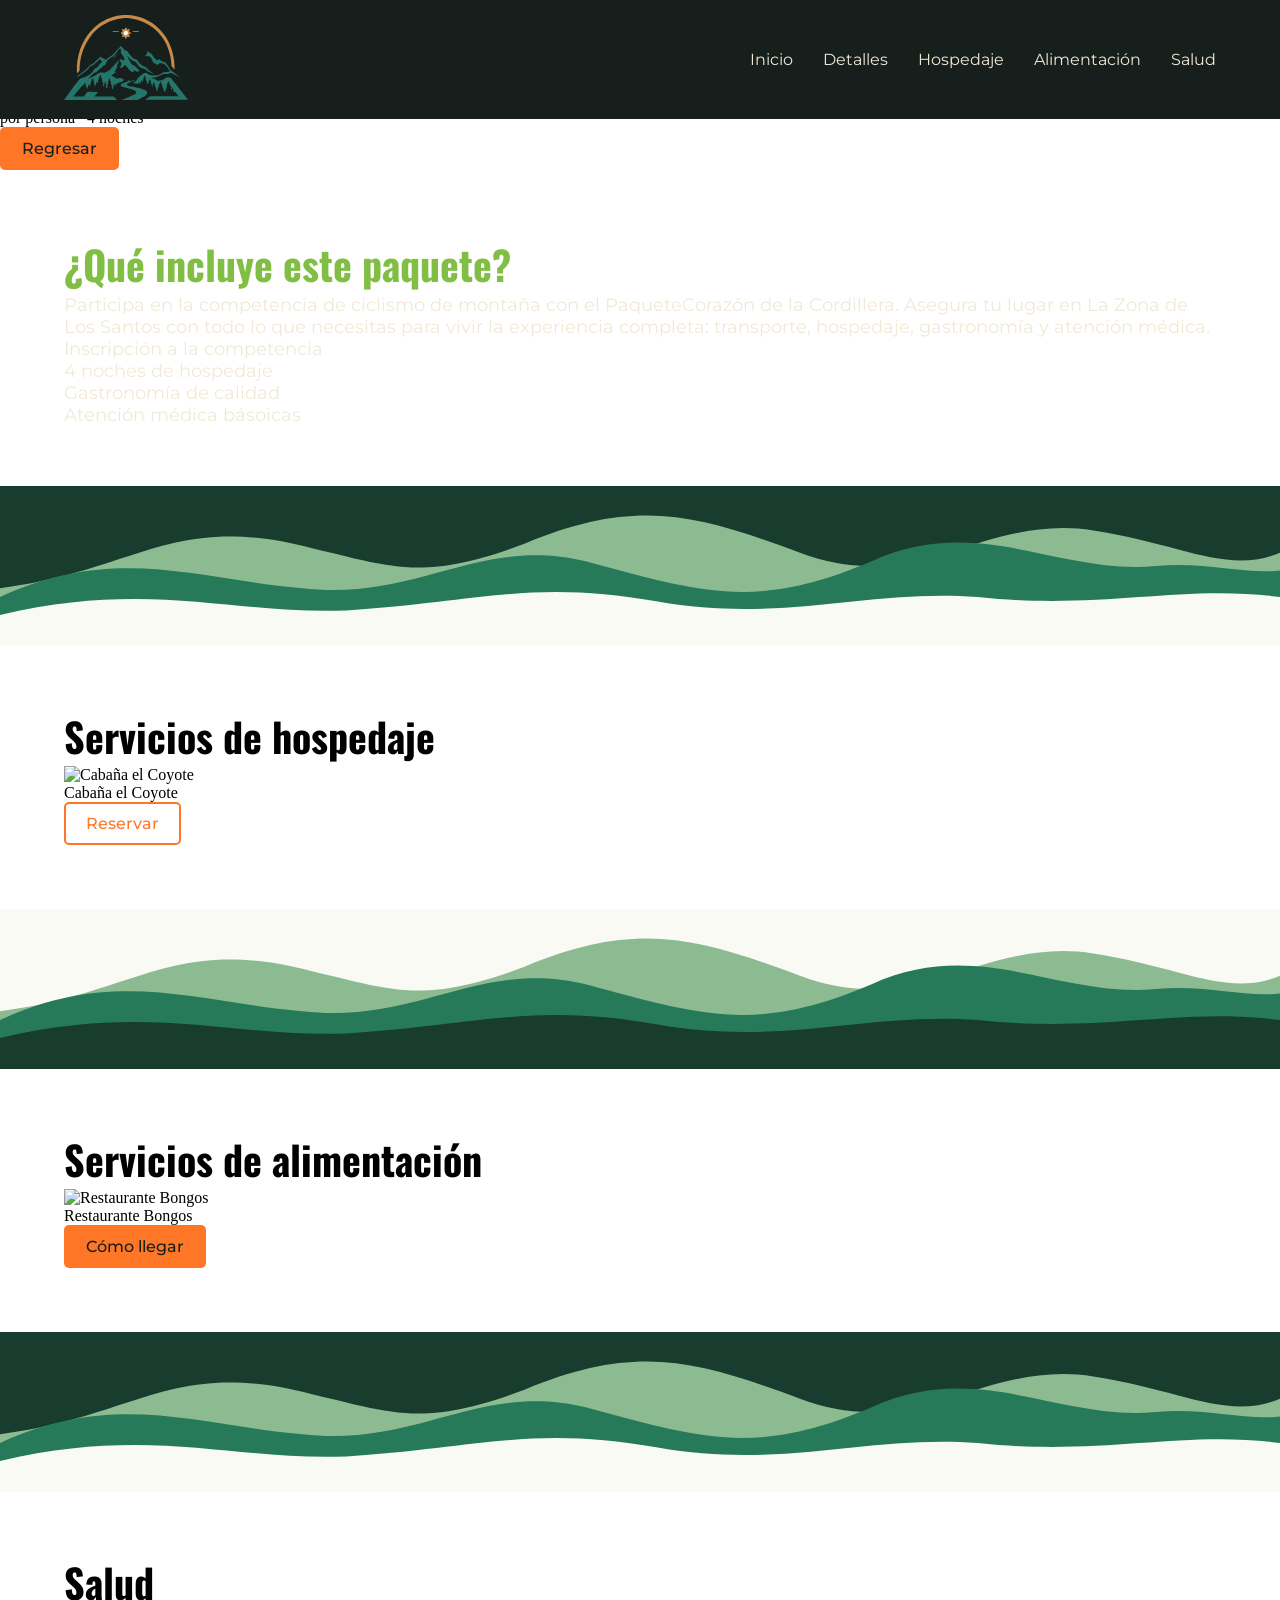
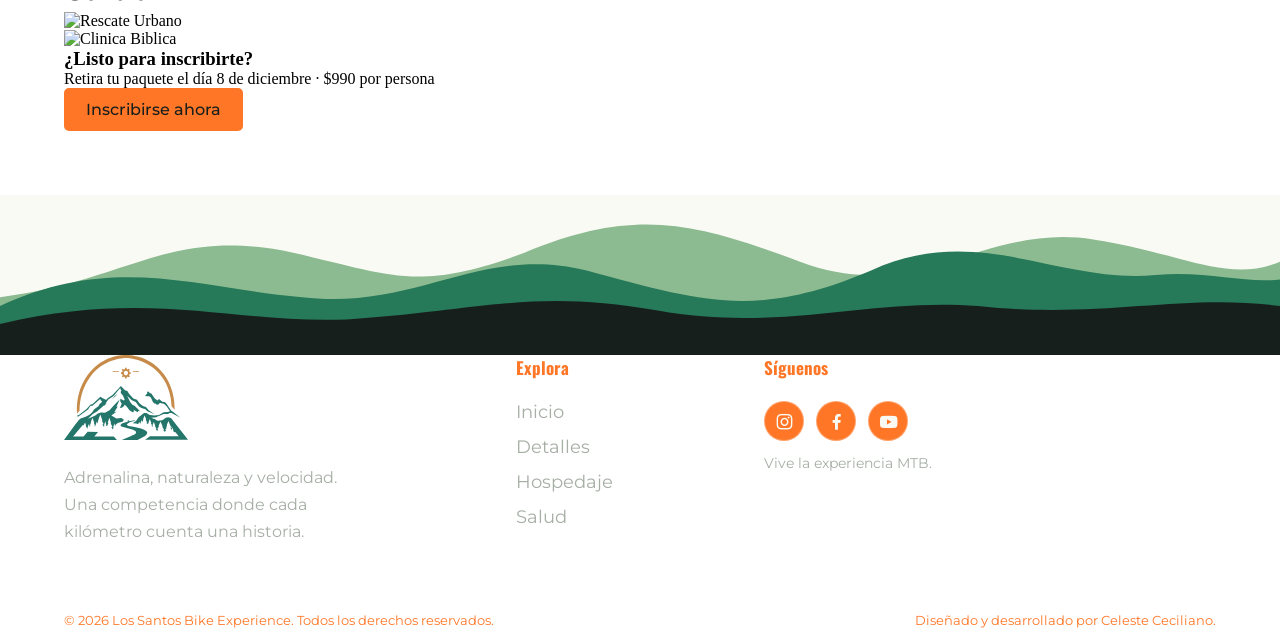
==== almalossantos.html @ 84aa8c46 "Add files via upload" ====
<!DOCTYPE html>
<html lang="es">

<head>
    <meta charset="UTF-8">
    <meta name="viewport" content="width=device-width, initial-scale=1.0">
    <title>Paquete Pulso de Montaña</title>
    <link rel="stylesheet" href="css/style.css">
    <link rel="shortcut icon" href="img/logo.svg" type="image/x-icon">
    <link href="https://unpkg.com/boxicons@2.1.4/css/boxicons.min.css" rel="stylesheet">
    <link rel="shortcut icon" href="img/logo.png" type="image/x-icon">
</head>

<body>
    <header class="headerPaquetes" id="alma">
        <article class="nav">
            <article class="containerNav">
                <article class="logo">
                    <img class="logoImagen" src="img/logo.svg" alt="Imagen del logo">
                </article>
                <nav>
                    <ul class="opcionNavega">
                        <li class="navItem"><a href="#">Inicio</a></li>
                        <li class="navItem"><a href="#detalles">Detalles</a></li>
                        <li class="navItem"><a href="#hospedaje">Hospedaje</a></li>
                        <li class="navItem"><a href="#alimetacion">Alimentación</a></li>
                        <li class="navItem"><a href="#salud">Salud</a></li>
                        <div class="closeIcon">
                            <i class='bx bx-x'></i>
                        </div>
                    </ul>
                </nav>
                <article class="navBar">
                    <i class='bx bx-menu'></i>
                </article>
            </article>
        </article>
        <article class="infromacionPaquetes">
            <div class="etiquetaH1">
                <span class="etiqueta">Paquete Básico</span>
                <h1><span></span>Alma de Los Santos</h1>
            </div>
            <div class="precioxpeer">
                <div class="numeroPrecio">$990 </div>
                <div class="cantidadNP"> por persona · 4 noches</div>
            </div>
            <a href="index.html" class="btn btn2">Regresar</a>
        </article>
    </header>
    <main>
        <section class="paqueteDescripcion" id="detalles">
            <article class="container">
                <div class="paqTexto">
                    <h2 class="h2Claro">¿Qué incluye este paquete?</h2>
                    <p class="pClaro">Participa en la competencia de ciclismo de montaña con el PaqueteCorazón de la
                        Cordillera. Asegura tu lugar en La Zona de Los Santos con todo lo que necesitas para vivir la
                        experiencia completa: transporte, hospedaje, gastronomía y atención médica.</p>
                </div>
                <div class="queTiene" id="detalles">
                    <div class="cardDetalle">
                        <span class="puntoPaq"></span>
                        <span class="pClaro">Inscripción a la competencia</span>
                    </div>
                    <div class="cardDetalle">
                        <span class="puntoPaq"></span>
                        <span class="pClaro">4 noches de hospedaje</span>
                    </div>
                    <div class="cardDetalle">
                        <span class="puntoPaq"></span>
                        <span class="pClaro">Gastronomía de calidad</span>
                    </div>
                    <div class="cardDetalle">
                        <span class="puntoPaq"></span>
                        <span class="pClaro">Atención médica básoicas</span>
                    </div>
                </div>
            </article>
        </section>
        <div class="divisor-montanas colorOscuro">
            <svg viewBox="0 0 1440 180" preserveAspectRatio="none" xmlns="http://www.w3.org/2000/svg">

                <!-- Montañas del fondo -->
                <path d="M0 115
        C150 95 190 35 330 65
        C440 90 470 110 590 65
        C720 10 790 35 900 75
        C1030 125 1110 30 1230 50
        C1330 65 1380 100 1440 75
        L1440 180 L0 180 Z" fill="#8DBB91" />

                <!-- Montañas intermedias -->
                <path d="M0 125
        C130 65 220 105 340 115
        C470 130 540 55 660 85
        C790 120 850 140 980 85
        C1100 30 1190 100 1300 90
        C1360 85 1400 100 1440 95
        L1440 180 L0 180 Z" fill="#267A59" />

                <!-- Montaña frontal -->
                <path d="M0 145
        C170 105 260 145 390 140
        C540 130 600 105 740 130
        C880 155 980 115 1100 125
        C1240 140 1330 110 1440 125
        L1440 180 L0 180 Z" fill="#FAFAF5" />

            </svg>
        </div>
        <section class="hospedaje" id="hospedaje">
            <article class="container">
                <article class="titulosServicios">
                    <h2>Servicios de hospedaje</h2>
                </article>
                <article class="gridServicios">

                    <article class="cardservicio">
                        <div class="imagenCardServi">
                            <img class="" src="img/coyote.jpg" alt="Cabaña el Coyote">
                        </div>
                        <div class="footerServiciosCard">
                            <p class="NombreServicios">Cabaña el Coyote</p>
                            <a class="btn btn1" href="https://www.facebook.com/cabanaselcoyote/?locale=es_LA"
                                target="_blank">Reservar</a>
                        </div>
                    </article>
                </article>

            </article>
        </section>
        <div class="divisor-montanas">
            <svg viewBox="0 0 1440 180" preserveAspectRatio="none" xmlns="http://www.w3.org/2000/svg">

                <!-- Montañas del fondo -->
                <path d="M0 115
        C150 95 190 35 330 65
        C440 90 470 110 590 65
        C720 10 790 35 900 75
        C1030 125 1110 30 1230 50
        C1330 65 1380 100 1440 75
        L1440 180 L0 180 Z" fill="#8DBB91" />

                <!-- Montañas intermedias -->
                <path d="M0 125
        C130 65 220 105 340 115
        C470 130 540 55 660 85
        C790 120 850 140 980 85
        C1100 30 1190 100 1300 90
        C1360 85 1400 100 1440 95
        L1440 180 L0 180 Z" fill="#267A59" />

                <!-- Montaña frontal -->
                <path d="M0 145
        C170 105 260 145 390 140
        C540 130 600 105 740 130
        C880 155 980 115 1100 125
        C1240 140 1330 110 1440 125
        L1440 180 L0 180 Z" fill="#183C2E" />

            </svg>
        </div>
        <section class="alimentacion" id="alimetacion">
            <article class="container">
                <div class="titulosServicios">
                    <h2>Servicios de alimentación</h2>
                </div>
                <div class="gridServicios">

                    <div class="cardservicio ">
                        <div class="imagenCardServi">
                            <img class="" src="img/bongos.jpg" alt="Restaurante Bongos">
                        </div>
                        <div class="footerServiciosCard colorOscuroCardServico">
                            <p class="NombreServicios">Restaurante Bongos</p>
                            <a class="btn btn2" href="https://bongoscr.com/bongos/index.aspx" target="_blank">Cómo
                                llegar</a>
                        </div>
                    </div>
                </div>

            </article>
        </section>
        <div class="divisor-montanas colorOscuro">
            <svg viewBox="0 0 1440 180" preserveAspectRatio="none" xmlns="http://www.w3.org/2000/svg">

                <!-- Montañas del fondo -->
                <path d="M0 115
        C150 95 190 35 330 65
        C440 90 470 110 590 65
        C720 10 790 35 900 75
        C1030 125 1110 30 1230 50
        C1330 65 1380 100 1440 75
        L1440 180 L0 180 Z" fill="#8DBB91" />

                <!-- Montañas intermedias -->
                <path d="M0 125
        C130 65 220 105 340 115
        C470 130 540 55 660 85
        C790 120 850 140 980 85
        C1100 30 1190 100 1300 90
        C1360 85 1400 100 1440 95
        L1440 180 L0 180 Z" fill="#267A59" />

                <!-- Montaña frontal -->
                <path d="M0 145
        C170 105 260 145 390 140
        C540 130 600 105 740 130
        C880 155 980 115 1100 125
        C1240 140 1330 110 1440 125
        L1440 180 L0 180 Z" fill="#FAFAF5" />

            </svg>
        </div>
        <section class="salud2" id="salud">
            <article class="container">
                <div class="titulosServicios">
                    <h2>Salud</h2>
                </div>
                <div class="gridLogos">
                    <div class="cardLogoS">
                        <img src="img/rescate.jpg" alt="Rescate Urbano">
                    </div>
                    <div class="cardLogoS">
                        <img src="img/biblica.jpg" alt="Clinica Biblica">
                    </div>
                </div>
                <div class="divParaInscri">
                    <div class="TextoInscribirseP">
                        <h3>¿Listo para inscribirte?</h3>
                        <p>Retira tu paquete el día 8 de diciembre · $990 por persona</p>
                    </div>
                    <a class="btn btn2" href="Inscripcion.html">Inscribirse ahora</a>
                </div>
            </article>
        </section>
    </main>
    <div class="divisor-montanas">
        <svg viewBox="0 0 1440 180" preserveAspectRatio="none" xmlns="http://www.w3.org/2000/svg">

            <!-- Montañas del fondo -->
            <path d="M0 115
        C150 95 190 35 330 65
        C440 90 470 110 590 65
        C720 10 790 35 900 75
        C1030 125 1110 30 1230 50
        C1330 65 1380 100 1440 75
        L1440 180 L0 180 Z" fill="#8DBB91" />

            <!-- Montañas intermedias -->
            <path d="M0 125
        C130 65 220 105 340 115
        C470 130 540 55 660 85
        C790 120 850 140 980 85
        C1100 30 1190 100 1300 90
        C1360 85 1400 100 1440 95
        L1440 180 L0 180 Z" fill="#267A59" />

            <!-- Montaña frontal -->
            <path d="M0 145
        C170 105 260 145 390 140
        C540 130 600 105 740 130
        C880 155 980 115 1100 125
        C1240 140 1330 110 1440 125
        L1440 180 L0 180 Z" fill="#171F1D" />

        </svg>
    </div>
    <footer class="footerN">
        <div class="container">

            <div class="footerTop">

                <div class="footerMarca">
                    <img src="img/logo.svg" alt="Logo de la compétencia">
                    <p>
                        Adrenalina, naturaleza y velocidad.
                        Una competencia donde cada kilómetro
                        cuenta una historia.
                    </p>
                </div>

                <div class="footerLinks">
                    <h3>Explora</h3>
                    <a href="#pulso">Inicio</a>
                    <a href="#detalles">Detalles</a>
                    <a href="#hospedaje">Hospedaje</a>
                    <a href="#salud">Salud</a>
                </div>
                <div class="footerRedes">
                    <h3>Síguenos</h3>
                    <div class="redes">
                        <a href="#"><i class='bx bxl-instagram'></i></a>
                        <a href="#"><i class='bx bxl-facebook'></i></a>
                        <a href="#"><i class='bx bxl-youtube'></i></a>
                    </div>
                    <p>Vive la experiencia MTB.</p>
                </div>

            </div>

            <div class="footerBottom">
                <p>© 2026 Los Santos Bike Experience. Todos los derechos reservados.</p>
                <p>Diseñado y desarrollado por Celeste Ceciliano.</p>
            </div>

        </div>
    </footer>

</body>

</html>
---- css/style.css ----
@import url('https://fonts.googleapis.com/css2?family=Bebas+Neue&family=Montserrat:ital,wght@0,100..900;1,100..900&family=Oswald:wght@200..700&display=swap');

/*
&&&&&&&&&&&&&&&&&&&&&&&&&&&&&&&&&&&&&&&&&&&&&&&&&&&&&&&&&&&&&&&&&&&&&&&&&&&&&&&&&&&&&&
&&&&&&&&&&&&&&&&&&&&&&&&&&&&&&&&&&&&&&&&&&&&&&&&&&&&&&&&&&&&&&&&&&&&&&&&&&&&&&&&&&&&&&
&GENRAL
&&&&&&&&&&&&&&&&&&&&&&&&&&&&&&&&&&&&&&&&&&&&&&&&&&&&&&&&&&&&&&&&&&&&&&&&&&&&&&&&&&&&&&
&&&&&&&&&&&&&&&&&&&&&&&&&&&&&&&&&&&&&&&&&&&&&&&&&&&&&&&&&&&&&&&&&&&&&&&&&&&&&&&&&&&&&
*/
* {
    padding: 0;
    margin: 0;
    box-sizing: border-box;
    text-decoration: none;
    list-style: none;
    transition: ease-in-out 0.3s;
    scroll-behavior: smooth;
}
:root {
    /* COLORES PRINCIPALES */
    --verde1: #225340;
    --verde2: #81be44;
    --naranja: #FF7626;
    --naranja-hover: #D95718;
    --crema: #F1E9D8;

    /* COLORES NEUTROS */
    --azul: #171F1D;
    --blanco: #FAFAF5;
    --gris: #A6AEA5;

    /* FONDOS */
    --fondo-claro: #FAFAF5;
    --fondo-oscuro: #183C2E;

    --beba: "Bebas Neue", sans-serif;
    --oswald: "Oswald", sans-serif;
    --monse: "Montserrat", sans-serif;
}
.container {
    width: 90%;
    margin: 0 auto;
}
section {
    padding: 60px 0;
}
/*
&&&&&&&&&&&&&&&&&&&&&&&&&&&&&&&&&&&&&&&&&&&&&&&&&&&&&&&&&&&&&&&&&&&&&&&&&&&&&&&&&&&&&&
&&&&&&&&&&&&&&&&&&&&&&&&&&&&&&&&&&&&&&&&&&&&&&&&&&&&&&&&&&&&&&&&&&&&&&&&&&&&&&&&&&&&&&
&FUENTES 
&&&&&&&&&&&&&&&&&&&&&&&&&&&&&&&&&&&&&&&&&&&&&&&&&&&&&&&&&&&&&&&&&&&&&&&&&&&&&&&&&&&&&&
&&&&&&&&&&&&&&&&&&&&&&&&&&&&&&&&&&&&&&&&&&&&&&&&&&&&&&&&&&&&&&&&&&&&&&&&&&&&&&&&&&&&&
*/
h2 {
    font-family: var(--oswald);
    font-size: 40px;
}
h1 {
    font-size: 60px;
    font-family: var(--beba);
    text-align: center;
    color: var(--crema);
}
h1 span {
    color: var(--naranja);
}
/*!NAV*/
.navItem a {
    font-family: var(--monse);
    color: var(--crema);
    font-size: 16px;
}
.navItem a:hover {
    color: var(--naranja);
    font-weight: bold;
}
/*!BANNER*/
.pBanner {
    font-family: var(--monse);
    font-size: 18px;
    color: var(--crema);
    text-align: center;
    font-weight: 400;
}
/*!NOSOTROS*/
.h2Oscuro {
    color: var(--verde1);
}
.pOscuro {
    font-family: var(--monse);
    font-size: 18px;
    color: var(--azul);
}
/*!COMPETENCIA*/
.h2Claro {
    color: var(--verde2
    );
}
.pClaro {
    font-family: var(--monse);
    font-size: 18px;
    color: var(--crema);
}
/*!ETAPAS*/
.descripcionEtapa {
    font-family: var(--monse);
    font-size: 18px;
    color: var(--crema);
}
.tiryuloCardE {
    font-family: var(--oswald);
    font-size: 25px;
    color: var(--naranja);
    font-weight: bold;
}
/*!PAQUETES*/
.nivelPClaro{
    color: #068302;
    font-weight: bold;
    font-size: 14px;
    font-family: var(--monse);
}
.nivelPMedio {
    color: #11700e;
    font-weight: bold;
    font-size: 14px;
    font-family: var(--monse);
}
.nivelPOscuro {
    color: #0d5e0a;
    font-family: var(--monse);
    font-weight: bold;
    font-size: 14px;
}
.nombreP {
    font-size: 30px;
    font-weight: 500;
    margin-bottom: 6px;
    font-family: var(--oswald);
    color: var(--verde1);
}
.precioDestacado{
    font-size: 28px;
    font-weight: bold;
    color: var(--naranja);
    margin-bottom: 16px;
    line-height: 1;
    font-family: var(--monse);
}
.precioDestacado span {
    font-size: 13px;
    color: var(--verde1);
    font-family: var(--monse);
    font-weight: 500;
}
.detalles{
    display: flex;
    align-items: center;
    gap: 10px;
    font-size: 14px;
    color: var(--azul);
    font-family: var(--monse);
}
.punto {
    width: 5px;
    height: 5px;
    border-radius: 50%;
    background-color: var(--naranja);
    flex-shrink: 0;
    font-size: 16px;
}
.fecha {
    font-size: 1
    2px;
    color: var(--naranja);
    text-transform: uppercase;
    letter-spacing: 1px;
    margin-bottom: 16px;
    font-family: var(--monse);
    font-weight: bold;
}
/*!UNIFORME*/
.pDestacada {
    font-family: var(--monse);
    font-size: 16px;
    font-weight: 600;
    color: var(--naranja);
}
/*!FOOTER*/
.footerMarca p {
    max-width: 300px;
    line-height: 1.7;
    color: var(--gris);
    font-family: var(--monse);
    font-size: 16px;
    padding-top: 20px;
}
.footerLinks h3,
.footerRedes h3 {
    font-size: 17px;
    margin-bottom: 8px;
    color: var(--naranja);
    font-family: var(--oswald);
}
.footerLinks a {
    color: var(--gris);
    font-family: var(--monse);
    font-size: 18px;
    transition: .3s;
}
.footerLinks a:hover {
    color: var(--naranja);
    font-weight: bold;
    transform: translateX(5px);
}
.footerRedes p {
    color: var(--gris);
    font-family: var(--monse);
    font-size: 14px;
}
.footerBottom {
    border-top: 1px solid #ffffff30;
    padding-top: 20px;
    display: flex;
    justify-content: space-between;
    gap: 15px;
    color: var(--naranja);
    font-family: var(--monse);
    font-size: 13px;
}
/*
&&&&&&&&&&&&&&&&&&&&&&&&&&&&&&&&&&&&&&&&&&&&&&&&&&&&&&&&&&&&&&&&&&&&&&&&&&&&&&&&&&&&&&
&&&&&&&&&&&&&&&&&&&&&&&&&&&&&&&&&&&&&&&&&&&&&&&&&&&&&&&&&&&&&&&&&&&&&&&&&&&&&&&&&&&&&&
&ETIQUETAS
&&&&&&&&&&&&&&&&&&&&&&&&&&&&&&&&&&&&&&&&&&&&&&&&&&&&&&&&&&&&&&&&&&&&&&&&&&&&&&&&&&&&&&
&&&&&&&&&&&&&&&&&&&&&&&&&&&&&&&&&&&&&&&&&&&&&&&&&&&&&&&&&&&&&&&&&&&&&&&&&&&&&&&&&&&&&
*/
.etiqueta {
    background-color: var(--naranja);
    padding: 15px;
    border-radius: 50px;
    font-family: var(--monse);
    font-size: 16px;
    font-weight: 600;
    margin: 0 auto;
    width: auto;
    color: var(--azul);
}
.etiquetaO {
    background-color: var(--naranja);
    padding: 15px 10px;
    border-radius: 50px;
    font-family: var(--monse);
    font-size: 16px;
    color: var(--crema);
    font-weight: 600;
    display: flex;
    justify-content: center;
    text-align: center;
}
/*
&&&&&&&&&&&&&&&&&&&&&&&&&&&&&&&&&&&&&&&&&&&&&&&&&&&&&&&&&&&&&&&&&&&&&&&&&&&&&&&&&&&&&&
&&&&&&&&&&&&&&&&&&&&&&&&&&&&&&&&&&&&&&&&&&&&&&&&&&&&&&&&&&&&&&&&&&&&&&&&&&&&&&&&&&&&&&
&BTN
&&&&&&&&&&&&&&&&&&&&&&&&&&&&&&&&&&&&&&&&&&&&&&&&&&&&&&&&&&&&&&&&&&&&&&&&&&&&&&&&&&&&&&
&&&&&&&&&&&&&&&&&&&&&&&&&&&&&&&&&&&&&&&&&&&&&&&&&&&&&&&&&&&&&&&&&&&&&&&&&&&&&&&&&&&&&
*/
.btn {
    font-family: var(--monse);
    font-size: 16px;
    font-weight: 500;
    border-radius: 5px;
}
.btn1 {
    position: relative;
    display: inline-block;
    overflow: hidden;
    isolation: isolate;
    color: var(--naranja);
    border: 2px solid var(--naranja);
    padding: 10px 20px;
    transition: color 0.4s ease;
}
.btn1::before {
    content: "";
    position: absolute;
    inset: 0;
    background: var(--naranja);
    transform: scaleX(0);
    transform-origin: left;
    transition: transform 0.45s ease;
    z-index: -1;
}
.btn1:hover::before {
    transform: scaleX(1);
}
.btn1:hover {
    color: var(--azul);
}
.btn2 {
    position: relative;
    display: inline-block;
    overflow: hidden;
    isolation: isolate;
    padding: 10px 20px;
    background-color: var(--naranja);
    color: var(--azul);
    border: 2px solid var(--naranja);
    transition: color 0.4s ease;
}
.btn2::before {
    content: "";
    position: absolute;
    inset: 0;
    background-color: var(--azul);
    transform: scaleX(0);
    transition: transform 0.4s ease;
    z-index: -1;
}
.btn2:hover::before {
    transform: scaleX(1);
}
.btn2:hover {
    color: var(--naranja);
    border-color: var(--azul);
}
/*
&&&&&&&&&&&&&&&&&&&&&&&&&&&&&&&&&&&&&&&&&&&&&&&&&&&&&&&&&&&&&&&&&&&&&&&&&&&&&&&&&&&&&&
&&&&&&&&&&&&&&&&&&&&&&&&&&&&&&&&&&&&&&&&&&&&&&&&&&&&&&&&&&&&&&&&&&&&&&&&&&&&&&&&&&&&&&
&ICONOS
&&&&&&&&&&&&&&&&&&&&&&&&&&&&&&&&&&&&&&&&&&&&&&&&&&&&&&&&&&&&&&&&&&&&&&&&&&&&&&&&&&&&&&
&&&&&&&&&&&&&&&&&&&&&&&&&&&&&&&&&&&&&&&&&&&&&&&&&&&&&&&&&&&&&&&&&&&&&&&&&&&&&&&&&&&&&
*/
/*!NOSOTROS*/
.flecha {
    position: absolute;
    bottom: 10px;
    z-index: 2;
    width: 35px;
    height: 35px;
    border: none;
    border-radius: 50%;
    display: flex;
    align-items: center;
    justify-content: center;
    cursor: pointer;
    background-color: var(--naranja);
    color: var(--azul);
    padding: 5px;
}
.flecha i {
    font-size: 20px;
    color: var(--azul);
}
/*!FOOTER*/
.redes a {
    width: 40px;
    height: 40px;
    display: flex;
    align-items: center;
    justify-content: center;
    border: 1px solid #ffffff50;
    border-radius: 50%;
    color: var(--blanco);
    background-color: var(--naranja);
    font-size: 21px;
    transition: .3s;
}
.redes a:hover {
    background-color: var(--naranja-hover);
    color: var(--azul);
    border-color: var(--naranja);
    transform: translateY(-5px);
}
/*
&&&&&&&&&&&&&&&&&&&&&&&&&&&&&&&&&&&&&&&&&&&&&&&&&&&&&&&&&&&&&&&&&&&&&&&&&&&&&&&&&&&&&&
&&&&&&&&&&&&&&&&&&&&&&&&&&&&&&&&&&&&&&&&&&&&&&&&&&&&&&&&&&&&&&&&&&&&&&&&&&&&&&&&&&&&&&
&DIVISOR
&&&&&&&&&&&&&&&&&&&&&&&&&&&&&&&&&&&&&&&&&&&&&&&&&&&&&&&&&&&&&&&&&&&&&&&&&&&&&&&&&&&&&&
&&&&&&&&&&&&&&&&&&&&&&&&&&&&&&&&&&&&&&&&&&&&&&&&&&&&&&&&&&&&&&&&&&&&&&&&&&&&&&&&&&&&&
*/
.divisor-montanas {
    width: 100%;
    height: 160px;
    overflow: hidden;
    line-height: 0;
    background-color: var(--fondo-claro);
}
.divisor-montanas svg {
    width: 100%;
    height: 100%;
    display: block;
}
.colorOscuro{
    background-color: var(--fondo-oscuro);
}
/*
&&&&&&&&&&&&&&&&&&&&&&&&&&&&&&&&&&&&&&&&&&&&&&&&&&&&&&&&&&&&&&&&&&&&&&&&&&&&&&&&&&&&&&
&&&&&&&&&&&&&&&&&&&&&&&&&&&&&&&&&&&&&&&&&&&&&&&&&&&&&&&&&&&&&&&&&&&&&&&&&&&&&&&&&&&&&&
&NAVEGACION
&&&&&&&&&&&&&&&&&&&&&&&&&&&&&&&&&&&&&&&&&&&&&&&&&&&&&&&&&&&&&&&&&&&&&&&&&&&&&&&&&&&&&&
&&&&&&&&&&&&&&&&&&&&&&&&&&&&&&&&&&&&&&&&&&&&&&&&&&&&&&&&&&&&&&&&&&&&&&&&&&&&&&&&&&&&&
*/
.nav {
    background-color: var(--azul);
    padding: 15px 0;
    position: fixed;
    top: 0;
    left: 0;
    width: 100%;
    z-index: 100000;
}
.containerNav {
    display: flex;
    width: 90%;
    margin: 0 auto;
    justify-content: space-between;
    align-items: center;
}
.opcionNavega {
    display: flex;
    gap: 30px;
}
.closeIcon {
    display: none;
}
.closeIcon i {
    font-size: 30px;
    background-color: var(--naranja);
    color: var(--azul);
    border-radius: 100%;
}
.navBar {
    display: none;
}
.navBar i {
    font-size: 30px;
    color: var(--naranja);
}
/*
&&&&&&&&&&&&&&&&&&&&&&&&&&&&&&&&&&&&&&&&&&&&&&&&&&&&&&&&&&&&&&&&&&&&&&&&&&&&&&&&&&&&&&
&&&&&&&&&&&&&&&&&&&&&&&&&&&&&&&&&&&&&&&&&&&&&&&&&&&&&&&&&&&&&&&&&&&&&&&&&&&&&&&&&&&&&&
&HEADER
&&&&&&&&&&&&&&&&&&&&&&&&&&&&&&&&&&&&&&&&&&&&&&&&&&&&&&&&&&&&&&&&&&&&&&&&&&&&&&&&&&&&&&
&&&&&&&&&&&&&&&&&&&&&&&&&&&&&&&&&&&&&&&&&&&&&&&&&&&&&&&&&&&&&&&&&&&&&&&&&&&&&&&&&&&&&
*/
.indexH {
    background: url(../img/HERO\ SECTION\ PNG.png) center center no-repeat;
    background-size: cover;
    width: 100%;
    min-height: 100vh;
}
.containerHeaderI {
    width: 90%;
    margin: 0 auto;
    min-height: 100vh;
    display: flex;
    justify-content: end;
    align-items: center;
}
.textos {
    width: 50%;
    display: flex;
    flex-direction: column;
    gap: 25px;
}
.btnHeader {
    margin: 0 auto;
    display: flex;
    gap: 30px;
}
/*
&&&&&&&&&&&&&&&&&&&&&&&&&&&&&&&&&&&&&&&&&&&&&&&&&&&&&&&&&&&&&&&&&&&&&&&&&&&&&&&&&&&&&&
&&&&&&&&&&&&&&&&&&&&&&&&&&&&&&&&&&&&&&&&&&&&&&&&&&&&&&&&&&&&&&&&&&&&&&&&&&&&&&&&&&&&&&
&NOSOTROS
&&&&&&&&&&&&&&&&&&&&&&&&&&&&&&&&&&&&&&&&&&&&&&&&&&&&&&&&&&&&&&&&&&&&&&&&&&&&&&&&&&&&&&
&&&&&&&&&&&&&&&&&&&&&&&&&&&&&&&&&&&&&&&&&&&&&&&&&&&&&&&&&&&&&&&&&&&&&&&&&&&&&&&&&&&&&
*/
.nosotros {
    background-color: var(--fondo-claro);
}
.nosotros .etiqueta {
    width: 200px;
    margin: 0;
}
.textoN {
    display: flex;
    flex-direction: column;
    gap: 25px;
    width: 50%;
}
.textoN a {
    width: 150px;
}
.textoImgNosotros {
    display: flex;
    justify-content: space-between;
    flex-wrap: wrap;
    align-items: center;
}
.carrusel {
    width: 40%;
    position: relative;
}
.contenedorCarrusel {
    width: 100%;
    overflow: hidden;
    border-radius: 15px;
}
.imagenesCarrusel {
    display: flex;
    transition: transform 0.5s ease;
}
.imagenesCarrusel img {
    min-width: 100%;
    width: 100%;
    height: 430px;
    object-fit: cover;
}
.anterior {
    left: 15px;
    bottom: 10px;
}
.siguiente {
    right: 15px;
    bottom: 10px;
}
/*
&&&&&&&&&&&&&&&&&&&&&&&&&&&&&&&&&&&&&&&&&&&&&&&&&&&&&&&&&&&&&&&&&&&&&&&&&&&&&&&&&&&&&&
&&&&&&&&&&&&&&&&&&&&&&&&&&&&&&&&&&&&&&&&&&&&&&&&&&&&&&&&&&&&&&&&&&&&&&&&&&&&&&&&&&&&&&
&COMPETENCIA
&&&&&&&&&&&&&&&&&&&&&&&&&&&&&&&&&&&&&&&&&&&&&&&&&&&&&&&&&&&&&&&&&&&&&&&&&&&&&&&&&&&&&&
&&&&&&&&&&&&&&&&&&&&&&&&&&&&&&&&&&&&&&&&&&&&&&&&&&&&&&&&&&&&&&&&&&&&&&&&&&&&&&&&&&&&&
*/
.competencia {
    background-color: var(--fondo-oscuro);
}
.imgTexto {
    display: flex;
    justify-content: space-between;
    align-items: center;
}
.grupoImg {
    display: flex;
    gap: 25px;
}
.grupoImg img {
    filter: grayscale(100);
}
.grupoImg img:hover {
    filter: grayscale(0);
}
.parejaIMG {
    display: flex;
    flex-direction: column;
    justify-content: space-between;
    gap: 25px;
}
.textoCom {
    width: 50%;
    text-align: end;
    display: flex;
    flex-direction: column;
    gap: 25px;
    align-items: end;
}
.textoCom .etiquetaO {
    width: 200px;
}
/*
&&&&&&&&&&&&&&&&&&&&&&&&&&&&&&&&&&&&&&&&&&&&&&&&&&&&&&&&&&&&&&&&&&&&&&&&&&&&&&&&&&&&&&
&&&&&&&&&&&&&&&&&&&&&&&&&&&&&&&&&&&&&&&&&&&&&&&&&&&&&&&&&&&&&&&&&&&&&&&&&&&&&&&&&&&&&&
&Etapas
&&&&&&&&&&&&&&&&&&&&&&&&&&&&&&&&&&&&&&&&&&&&&&&&&&&&&&&&&&&&&&&&&&&&&&&&&&&&&&&&&&&&&&
&&&&&&&&&&&&&&&&&&&&&&&&&&&&&&&&&&&&&&&&&&&&&&&&&&&&&&&&&&&&&&&&&&&&&&&&&&&&&&&&&&&&&
*/
.etapasS {
    background-color: var(--fondo-claro);
    position: relative;
}
.etapas {
    display: flex;
    justify-content: space-evenly;
    flex-wrap: wrap;
    width: 100%;
    padding-top: 40px;
}
.coyote {
    position: absolute;
    bottom: 0;
    right: 0;
}
.quetzal {
    top: 0px;
    left: 0px;
    position: absolute;
}
.textoE {
    width: 50%;
    margin: 0 auto;
    text-align: center;
    display: flex;
    flex-direction: column;
    gap: 25px;
}
.textoE a {
    width: 200px;
    margin: 0 auto;
}
.cardEtapa {
    width: 420px;
    display: flex;
    flex-direction: column;
    overflow: hidden;
    border-radius: 5px;
    cursor: pointer;
}
.cardEtapa:hover {
    transform: translateY(-10px);
    box-shadow: 0 15px 30px rgba(0, 0, 0, 0.22);
}
.footerCardE {
    background-color: var(--verde1);
    text-align: center;
    padding: 20px 15px;
}
/*
&&&&&&&&&&&&&&&&&&&&&&&&&&&&&&&&&&&&&&&&&&&&&&&&&&&&&&&&&&&&&&&&&&&&&&&&&&&&&&&&&&&&&&
&&&&&&&&&&&&&&&&&&&&&&&&&&&&&&&&&&&&&&&&&&&&&&&&&&&&&&&&&&&&&&&&&&&&&&&&&&&&&&&&&&&&&&
&Paquetes
&&&&&&&&&&&&&&&&&&&&&&&&&&&&&&&&&&&&&&&&&&&&&&&&&&&&&&&&&&&&&&&&&&&&&&&&&&&&&&&&&&&&&&
&&&&&&&&&&&&&&&&&&&&&&&&&&&&&&&&&&&&&&&&&&&&&&&&&&&&&&&&&&&&&&&&&&&&&&&&&&&&&&&&&&&&&
*/
.paquetes {
    background-color: var(--fondo-oscuro);
}
.textoP {
    text-align: center;
    display: flex;
    flex-direction: column;
    gap: 25px;
}
.textoP .etiquetaO {
    width: 250px;
    margin: 0 auto;
}
.cardsPaquetes {
    display: flex;
    flex-wrap: wrap;
    justify-content: space-evenly;
    gap: 80px;
    padding-top: 40px;
}
.cardPaquete {
    background: var(--fondo-claro);
    border: 1px solid rgba(11, 160, 24, 0.39);
    backdrop-filter: blur(6px);
    border-radius: 16px;
    overflow: hidden;
    display: flex;
    width: 420px;
    flex-direction: column;
    transition: border-color 0.3s, transform 0.3s, box-shadow 0.3s;
    cursor: pointer;
}
.cardPaquete:hover {
    transform: translateY(-6px);
    border-color: rgba(58, 245, 11, 0.4);
    box-shadow: 0 20px 40px rgba(0, 0, 0, 0.4);
}
.cardPaqueteIMG {
    overflow: hidden;
}
.cardPaqueteIMG2 {
    width: 100%;
    height: 280px;
    display: block;
    filter: grayscale(20%);
    transition: filter 0.4s, transform 0.4s;
    object-fit: cover;
}
.cardPaquete:hover .cardPaqueteIMG2 {
    filter: grayscale(0%);
    transform: scale(1.03);
}
.infoCard {
    padding: 22px 20px;
    flex: 1;
    display: flex;
    flex-direction: column;
}
.informacionPaq {
    display: flex;
    flex-direction: column;
    gap: 8px;
    margin-bottom: 20px;
    flex: 1;
}
.infoCard a {
    text-align: center;
}
/*
&&&&&&&&&&&&&&&&&&&&&&&&&&&&&&&&&&&&&&&&&&&&&&&&&&&&&&&&&&&&&&&&&&&&&&&&&&&&&&&&&&&&&&
&&&&&&&&&&&&&&&&&&&&&&&&&&&&&&&&&&&&&&&&&&&&&&&&&&&&&&&&&&&&&&&&&&&&&&&&&&&&&&&&&&&&&&
&UNIFORME
&&&&&&&&&&&&&&&&&&&&&&&&&&&&&&&&&&&&&&&&&&&&&&&&&&&&&&&&&&&&&&&&&&&&&&&&&&&&&&&&&&&&&&
&&&&&&&&&&&&&&&&&&&&&&&&&&&&&&&&&&&&&&&&&&&&&&&&&&&&&&&&&&&&&&&&&&&&&&&&&&&&&&&&&&&&&
*/
.uniformes {
    background-color: var(--fondo-claro);
    position: relative;
}
.textoImgUnifor {
    display: flex;
    justify-content: space-between;
    align-items: center;
}
.textoU {
    width: 50%;
    display: flex;
    flex-direction: column;
    gap: 30px;
    align-items: start;
}
.textoU .etiqueta {
    margin: 0;
}
.imagencamisa {
    width: 40%;
    display: flex;
    flex-direction: column;
    justify-content: center;
    align-items: center;
}
.imagencamisa img {
    width: 100%;
}
.bici {
    position: absolute;
    bottom: 0;
    width: 450px;
    height: auto;
    right: 60%;
}
.colibri {
    position: absolute;
    top: 0;
    left: 0;
    width: 250px;
}
/*
&&&&&&&&&&&&&&&&&&&&&&&&&&&&&&&&&&&&&&&&&&&&&&&&&&&&&&&&&&&&&&&&&&&&&&&&&&&&&&&&&&&&&&
&&&&&&&&&&&&&&&&&&&&&&&&&&&&&&&&&&&&&&&&&&&&&&&&&&&&&&&&&&&&&&&&&&&&&&&&&&&&&&&&&&&&&&
&PREMIOS
&&&&&&&&&&&&&&&&&&&&&&&&&&&&&&&&&&&&&&&&&&&&&&&&&&&&&&&&&&&&&&&&&&&&&&&&&&&&&&&&&&&&&&
&&&&&&&&&&&&&&&&&&&&&&&&&&&&&&&&&&&&&&&&&&&&&&&&&&&&&&&&&&&&&&&&&&&&&&&&&&&&&&&&&&&&&
*/
.premios{
    background-color: var(--fondo-oscuro);
}
.contendorPremiosImg{
    display: flex;
    justify-content: space-between;
    gap: 20px;
    align-items: center;
}
.contendorPremiosImg img{
    border-radius: 7px;
}
.imganen1opremio{
    height: 530px;
}
.parejaImgPremio{
    display: flex;
    flex-direction: column;
    gap: 17px;
}
.textosPremios{
    display: flex;
    flex-direction: column;
    justify-content: center;
    text-align: center;
    padding-bottom: 40px;
    gap: 20px;
}
.textosPremios .etiquetaO{
    width: 180px;
    margin: 0 auto;
}
/*
&&&&&&&&&&&&&&&&&&&&&&&&&&&&&&&&&&&&&&&&&&&&&&&&&&&&&&&&&&&&&&&&&&&&&&&&&&&&&&&&&&&&&&
&&&&&&&&&&&&&&&&&&&&&&&&&&&&&&&&&&&&&&&&&&&&&&&&&&&&&&&&&&&&&&&&&&&&&&&&&&&&&&&&&&&&&&
&FAN ZONE
&&&&&&&&&&&&&&&&&&&&&&&&&&&&&&&&&&&&&&&&&&&&&&&&&&&&&&&&&&&&&&&&&&&&&&&&&&&&&&&&&&&&&&
&&&&&&&&&&&&&&&&&&&&&&&&&&&&&&&&&&&&&&&&&&&&&&&&&&&&&&&&&&&&&&&&&&&&&&&&&&&&&&&&&&&&&
*/
.fanZone{
    background-color: var(--fondo-claro);
}
.imgTextosFZ{
    display: flex;
    justify-content: space-between;
    gap: 40px;
    align-items: center;
}
.imagenesFZ{
    gap: 40px;
    display: flex;
    flex-direction: column;
}
.imagenesFZ img{
    width: 600px;
    height: 300px;
}
.textosFZ{
    text-align: end;
    display: flex;
    flex-direction: column;
    gap: 25px;
    align-items: end;
}
.textosFZ .etiqueta {
    width: 250px;
    text-align: center;
}
.textosFZ a{
    text-align: center;
    width: 233px;
}
.botonesFZ{
    display: flex;
    justify-content: end;
}
.etiquetFZ{
    display: flex;
    justify-content: end;
}
/*
&&&&&&&&&&&&&&&&&&&&&&&&&&&&&&&&&&&&&&&&&&&&&&&&&&&&&&&&&&&&&&&&&&&&&&&&&&&&&&&&&&&&&&
&&&&&&&&&&&&&&&&&&&&&&&&&&&&&&&&&&&&&&&&&&&&&&&&&&&&&&&&&&&&&&&&&&&&&&&&&&&&&&&&&&&&&&
&CONTACTO
&&&&&&&&&&&&&&&&&&&&&&&&&&&&&&&&&&&&&&&&&&&&&&&&&&&&&&&&&&&&&&&&&&&&&&&&&&&&&&&&&&&&&&
&&&&&&&&&&&&&&&&&&&&&&&&&&&&&&&&&&&&&&&&&&&&&&&&&&&&&&&&&&&&&&&&&&&&&&&&&&&&&&&&&&&&&
*/
.contacto{
    background-color: var(--fondo-oscuro);
    position: relative;
}
.textoC{
    display: flex;
    flex-direction: column;
    gap: 20px;
    text-align: center;
    width: 80%;
    margin: 0 auto;
}
.textoC .etiquetaO{
    width: 250px;
    margin: 0 auto;
}
.formularioIndex {
    display: flex;
    flex-direction: column;
    gap: 14px;
    padding-top: 40px;
}
.formularioIndex button{
    width: 250px;
    margin: 0 auto;
}
.filaFormulario {
    display: grid;
    grid-template-columns: 1fr 1fr;
    gap: 14px;
}
.labelInput {
    display: flex;
    flex-direction: column;
    gap: 6px;
    align-items: center;
    text-align: center;
}
.label {
    font-size: 10px;
    font-weight: 500;
    letter-spacing: 1.5px;
    text-transform: uppercase;
    color: var(--verde2);
    font-family: var(--monse);
    font-weight: bold;
    text-align: center;
}
.input,
.textarea {
    background: rgba(20, 43, 59, 0.52);
    border: 0.5px solid rgba(255, 255, 255, 0.1);
    border-radius: 10px;
    padding: 15px 20px;
    color: var(--gris);
    font-size: 13px;
    font-family: var(--monse);
    outline: none;
    width: 100%;
    transition: border-color 0.2s, background 0.2s;
}
.input::placeholder,
.textarea::placeholder {
    color:var(--blanco);
}
.input:focus,
.textarea:focus {
    border-color:#5DB9AD;
    background: rgba(255, 255, 255, 0.06);
}
.textarea {
    resize: none;
    height: 240px;
    width: 80%;
}
.labelInpuT{
    display: flex;
    flex-direction: column;
    margin: 0 auto;
    width: 100%;
    align-items: center;
    padding-top: 40px;
}
.quetzal1{
    position: absolute;
    top: 0;
    left: 0;
}
.coyote1{
    position: absolute;
    bottom: 0;
    right: 0;
    width: 250px;
}
/*
&&&&&&&&&&&&&&&&&&&&&&&&&&&&&&&&&&&&&&&&&&&&&&&&&&&&&&&&&&&&&&&&&&&&&&&&&&&&&&&&&&&&&&
&&&&&&&&&&&&&&&&&&&&&&&&&&&&&&&&&&&&&&&&&&&&&&&&&&&&&&&&&&&&&&&&&&&&&&&&&&&&&&&&&&&&&&
&FOOTER
&&&&&&&&&&&&&&&&&&&&&&&&&&&&&&&&&&&&&&&&&&&&&&&&&&&&&&&&&&&&&&&&&&&&&&&&&&&&&&&&&&&&&&
&&&&&&&&&&&&&&&&&&&&&&&&&&&&&&&&&&&&&&&&&&&&&&&&&&&&&&&&&&&&&&&&&&&&&&&&&&&&&&&&&&&&&
*/
.footer {
    background-color: var(--azul);
    color: var(--blanco);
    padding: 60px 0 20px;
}
.footerTop {
    display: grid;
    grid-template-columns: 2fr 1fr 1fr 1fr;
    gap: 45px;
    padding-bottom: 45px;
}
.footerLinks,
.footerRedes {
    display: flex;
    flex-direction: column;
    gap: 13px;
}
.redes {
    display: flex;
    gap: 12px;
}





@media (max-width: 768px) {
    .footerTop {
        grid-template-columns: repeat(2, 1fr);
    }

    .footerBottom {
        flex-direction: column;
        text-align: center;
    }
}

@media (max-width: 480px) {
    .footerTop {
        grid-template-columns: 1fr;
    }
}
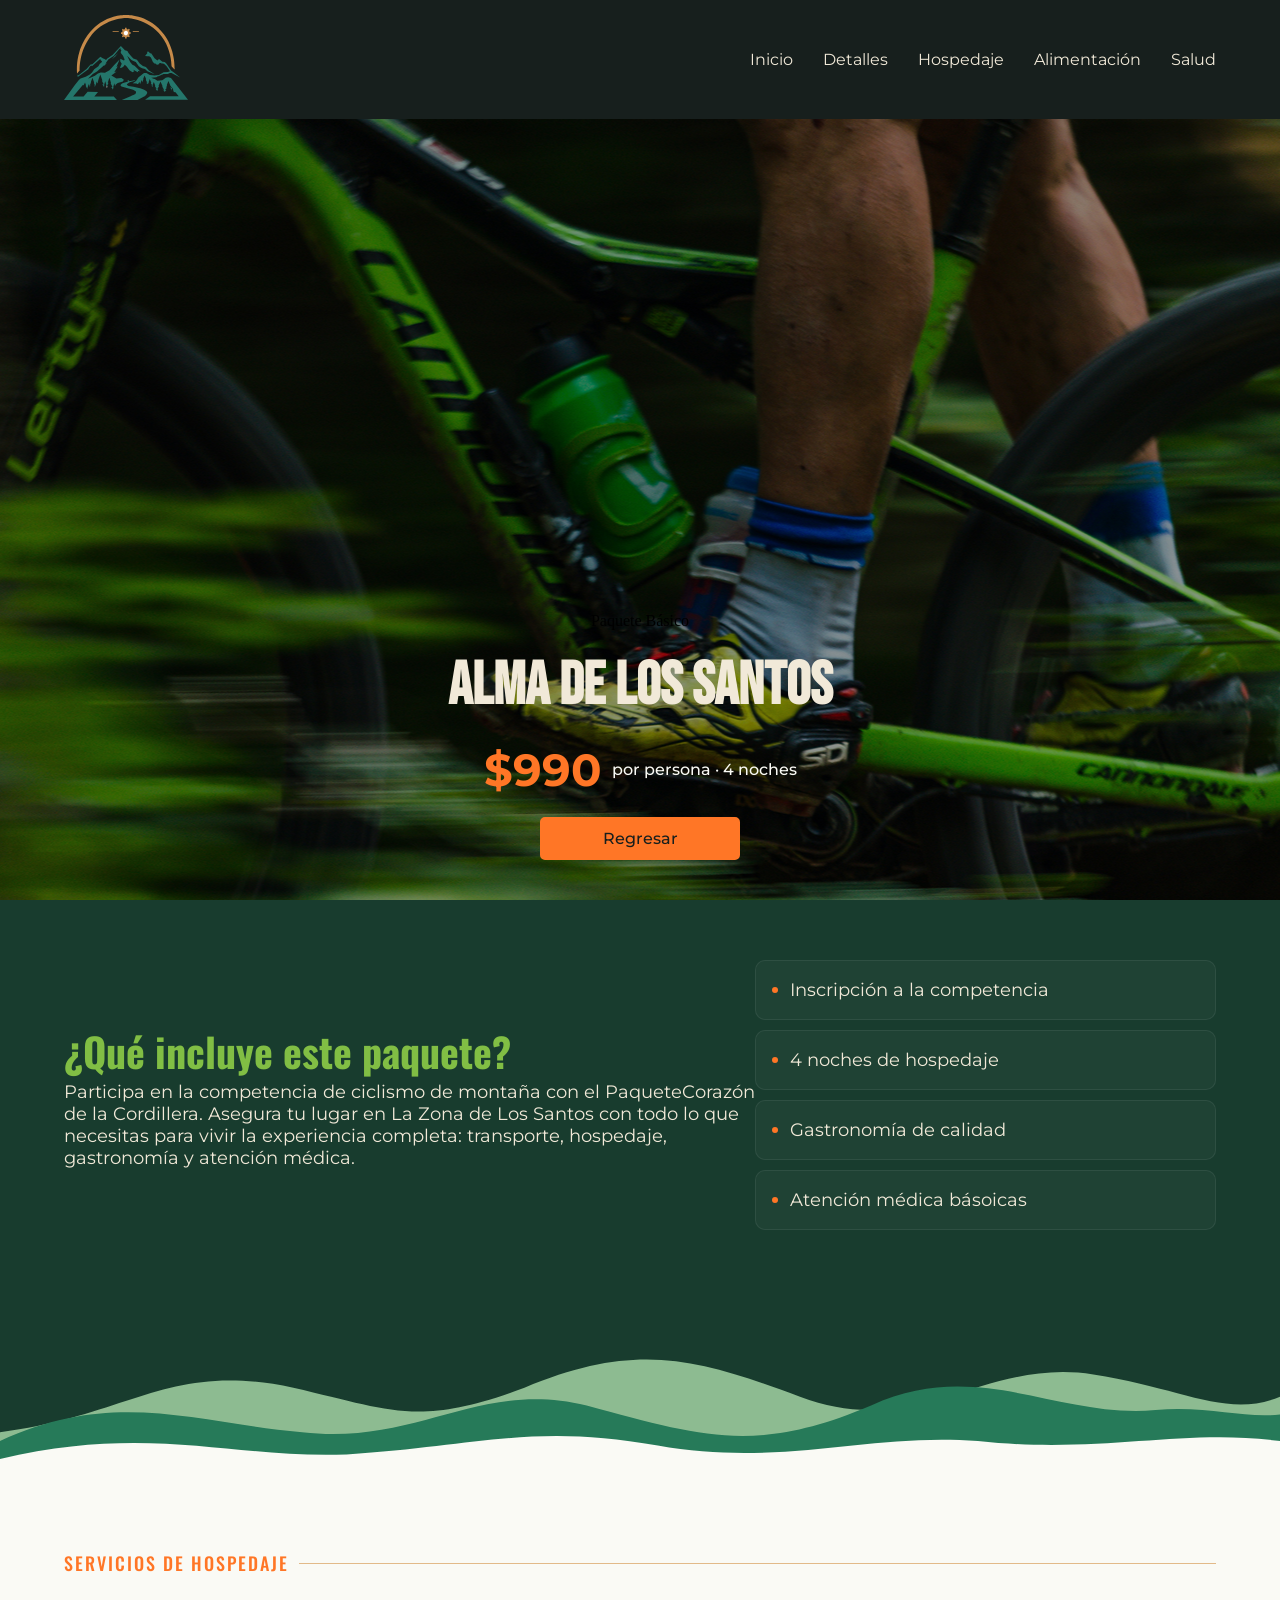
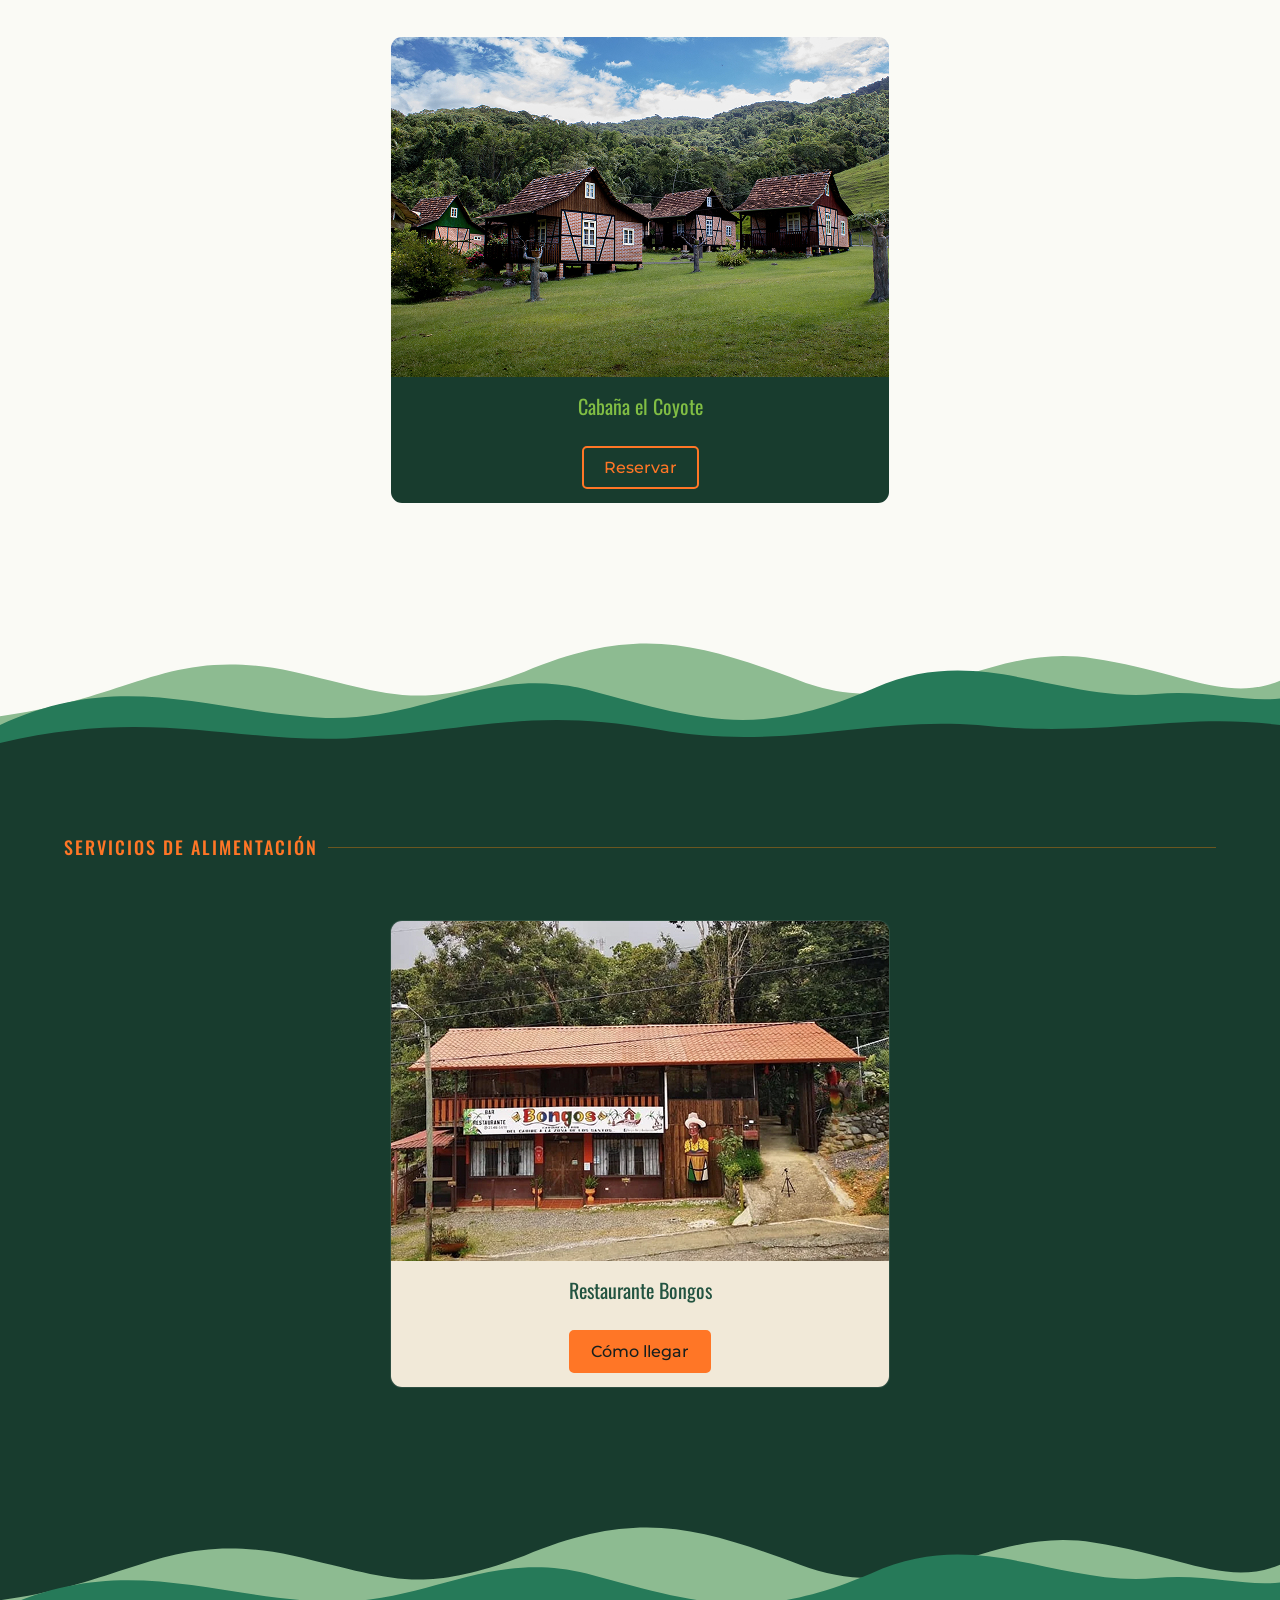
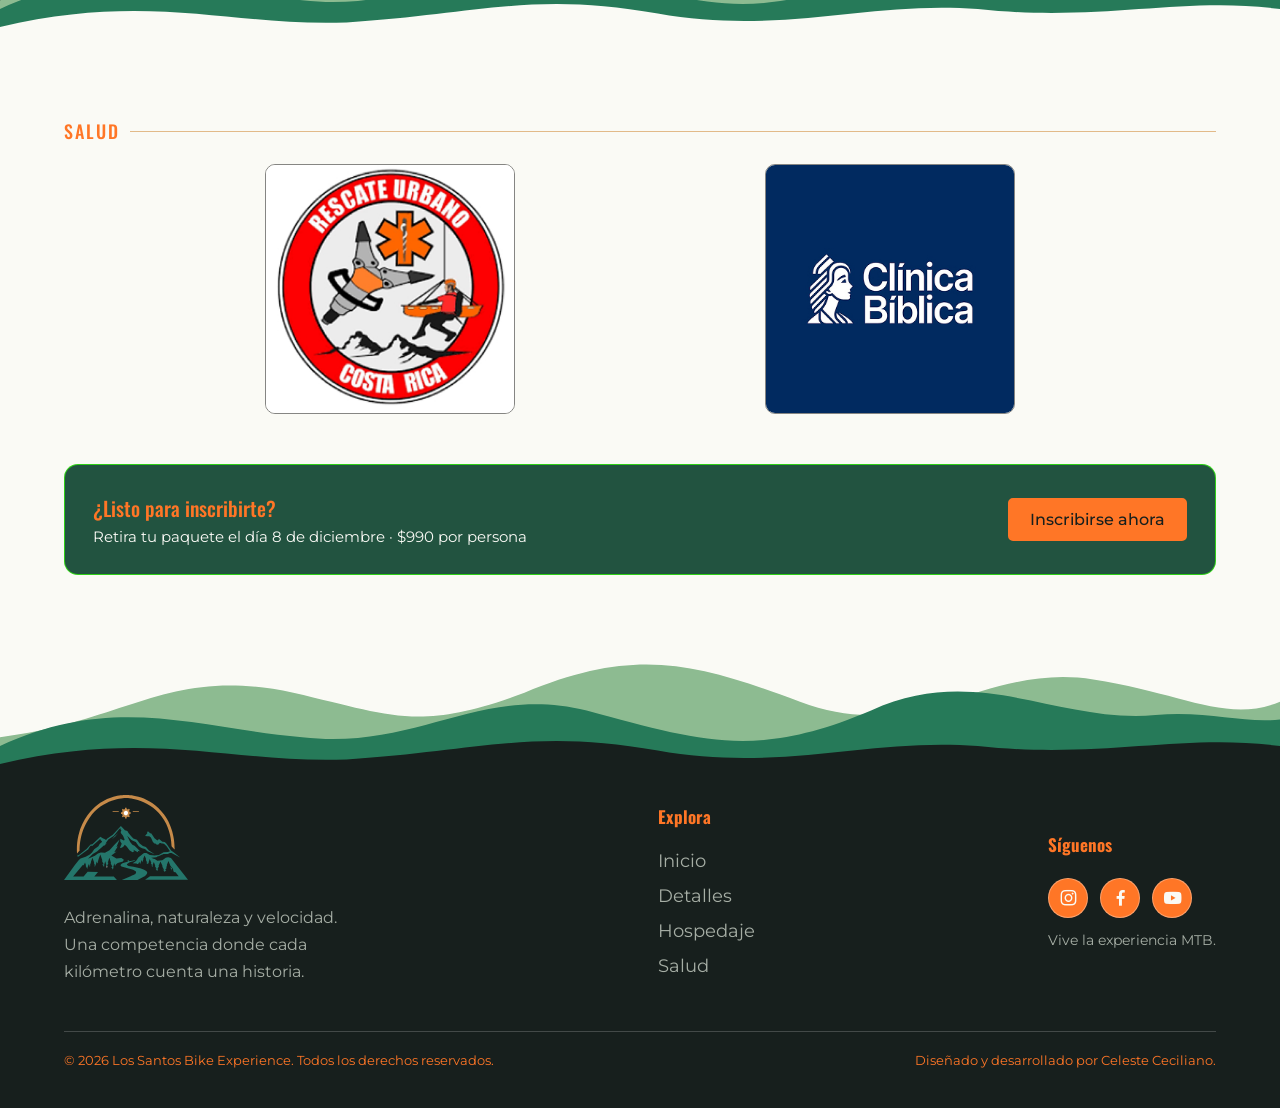
==== commit 71ef8ab8: "Add files via upload" ====
--- a/almalossantos.html
+++ b/almalossantos.html
@@ -305,7 +305,7 @@
 
         </div>
     </footer>
-
+<script src="js/menu.js"></script>
 </body>
 
 </html>
--- a/css/style.css
+++ b/css/style.css
@@ -1,11 +1,11 @@
 @import url('https://fonts.googleapis.com/css2?family=Bebas+Neue&family=Montserrat:ital,wght@0,100..900;1,100..900&family=Oswald:wght@200..700&display=swap');
 
 /*
-&&&&&&&&&&&&&&&&&&&&&&&&&&&&&&&&&&&&&&&&&&&&&&&&&&&&&&&&&&&&&&&&&&&&&&&&&&&&&&&&&&&&&&
-&&&&&&&&&&&&&&&&&&&&&&&&&&&&&&&&&&&&&&&&&&&&&&&&&&&&&&&&&&&&&&&&&&&&&&&&&&&&&&&&&&&&&&
-&GENRAL
-&&&&&&&&&&&&&&&&&&&&&&&&&&&&&&&&&&&&&&&&&&&&&&&&&&&&&&&&&&&&&&&&&&&&&&&&&&&&&&&&&&&&&&
-&&&&&&&&&&&&&&&&&&&&&&&&&&&&&&&&&&&&&&&&&&&&&&&&&&&&&&&&&&&&&&&&&&&&&&&&&&&&&&&&&&&&&
+*&&&&&&&&&&&&&&&&&&&&&&&&&&&&&&&&&&&&&&&&&&&&&&&&&&&&&&&&&&&&&&&&&&&&&&&&&&&&&&&&&&&&&&
+*&&&&&&&&&&&&&&&&&&&&&&&&&&&&&&&&&&&&&&&&&&&&&&&&&&&&&&&&&&&&&&&&&&&&&&&&&&&&&&&&&&&&&&
+*&GENRAL
+*&&&&&&&&&&&&&&&&&&&&&&&&&&&&&&&&&&&&&&&&&&&&&&&&&&&&&&&&&&&&&&&&&&&&&&&&&&&&&&&&&&&&&&
+*&&&&&&&&&&&&&&&&&&&&&&&&&&&&&&&&&&&&&&&&&&&&&&&&&&&&&&&&&&&&&&&&&&&&&&&&&&&&&&&&&&&&&
 */
 * {
     padding: 0;
@@ -16,6 +16,7 @@
     transition: ease-in-out 0.3s;
     scroll-behavior: smooth;
 }
+
 :root {
     /* COLORES PRINCIPALES */
     --verde1: #225340;
@@ -37,13 +38,16 @@
     --oswald: "Oswald", sans-serif;
     --monse: "Montserrat", sans-serif;
 }
+
 .container {
     width: 90%;
     margin: 0 auto;
 }
+
 section {
     padding: 60px 0;
 }
+
 /*
 &&&&&&&&&&&&&&&&&&&&&&&&&&&&&&&&&&&&&&&&&&&&&&&&&&&&&&&&&&&&&&&&&&&&&&&&&&&&&&&&&&&&&&
 &&&&&&&&&&&&&&&&&&&&&&&&&&&&&&&&&&&&&&&&&&&&&&&&&&&&&&&&&&&&&&&&&&&&&&&&&&&&&&&&&&&&&&
@@ -55,25 +59,57 @@
     font-family: var(--oswald);
     font-size: 40px;
 }
+
 h1 {
     font-size: 60px;
     font-family: var(--beba);
     text-align: center;
     color: var(--crema);
 }
+
 h1 span {
     color: var(--naranja);
 }
+
+.h2Oscuro {
+    color: var(--verde1);
+}
+
+.pOscuro {
+    font-family: var(--monse);
+    font-size: 18px;
+    color: var(--azul);
+}
+
+.h2Claro {
+    color: var(--verde2);
+}
+
+.pClaro {
+    font-family: var(--monse);
+    font-size: 18px;
+    color: var(--crema);
+}
+
 /*!NAV*/
 .navItem a {
     font-family: var(--monse);
     color: var(--crema);
     font-size: 16px;
 }
+
 .navItem a:hover {
     color: var(--naranja);
     font-weight: bold;
 }
+
+/*
+!&&&&&&&&&&&&&&&&&&&&&&&&&&&&&&&&&&&&&&&&&&&&&&&&&&&&&&&&&&&&&&&&&&&&&&&&&&&&&&&&&&&&&&
+!&&&&&&&&&&&&&&&&&&&&&&&&&&&&&&&&&&&&&&&&&&&&&&&&&&&&&&&&&&&&&&&&&&&&&&&&&&&&&&&&&&&&&&
+!&INDEX.HTML 
+!&&&&&&&&&&&&&&&&&&&&&&&&&&&&&&&&&&&&&&&&&&&&&&&&&&&&&&&&&&&&&&&&&&&&&&&&&&&&&&&&&&&&&&
+!&&&&&&&&&&&&&&&&&&&&&&&&&&&&&&&&&&&&&&&&&&&&&&&&&&&&&&&&&&&&&&&&&&&&&&&&&&&&&&&&&&&&&
+*/
 /*!BANNER*/
 .pBanner {
     font-family: var(--monse);
@@ -82,56 +118,43 @@
     text-align: center;
     font-weight: 400;
 }
-/*!NOSOTROS*/
-.h2Oscuro {
-    color: var(--verde1);
-}
-.pOscuro {
-    font-family: var(--monse);
-    font-size: 18px;
-    color: var(--azul);
-}
-/*!COMPETENCIA*/
-.h2Claro {
-    color: var(--verde2
-    );
-}
-.pClaro {
-    font-family: var(--monse);
-    font-size: 18px;
-    color: var(--crema);
-}
+
 /*!ETAPAS*/
 .descripcionEtapa {
     font-family: var(--monse);
     font-size: 18px;
     color: var(--crema);
 }
+
 .tiryuloCardE {
     font-family: var(--oswald);
     font-size: 25px;
     color: var(--naranja);
     font-weight: bold;
 }
+
 /*!PAQUETES*/
-.nivelPClaro{
+.nivelPClaro {
     color: #068302;
     font-weight: bold;
     font-size: 14px;
     font-family: var(--monse);
 }
+
 .nivelPMedio {
     color: #11700e;
     font-weight: bold;
     font-size: 14px;
     font-family: var(--monse);
 }
+
 .nivelPOscuro {
     color: #0d5e0a;
     font-family: var(--monse);
     font-weight: bold;
     font-size: 14px;
 }
+
 .nombreP {
     font-size: 30px;
     font-weight: 500;
@@ -139,7 +162,8 @@
     font-family: var(--oswald);
     color: var(--verde1);
 }
-.precioDestacado{
+
+.precioDestacado {
     font-size: 28px;
     font-weight: bold;
     color: var(--naranja);
@@ -147,13 +171,15 @@
     line-height: 1;
     font-family: var(--monse);
 }
+
 .precioDestacado span {
     font-size: 13px;
     color: var(--verde1);
     font-family: var(--monse);
     font-weight: 500;
 }
-.detalles{
+
+.detalles {
     display: flex;
     align-items: center;
     gap: 10px;
@@ -161,6 +187,7 @@
     color: var(--azul);
     font-family: var(--monse);
 }
+
 .punto {
     width: 5px;
     height: 5px;
@@ -169,9 +196,9 @@
     flex-shrink: 0;
     font-size: 16px;
 }
+
 .fecha {
-    font-size: 1
-    2px;
+    font-size: 1 2px;
     color: var(--naranja);
     text-transform: uppercase;
     letter-spacing: 1px;
@@ -179,6 +206,7 @@
     font-family: var(--monse);
     font-weight: bold;
 }
+
 /*!UNIFORME*/
 .pDestacada {
     font-family: var(--monse);
@@ -186,6 +214,7 @@
     font-weight: 600;
     color: var(--naranja);
 }
+
 /*!FOOTER*/
 .footerMarca p {
     max-width: 300px;
@@ -195,6 +224,7 @@
     font-size: 16px;
     padding-top: 20px;
 }
+
 .footerLinks h3,
 .footerRedes h3 {
     font-size: 17px;
@@ -202,22 +232,26 @@
     color: var(--naranja);
     font-family: var(--oswald);
 }
+
 .footerLinks a {
     color: var(--gris);
     font-family: var(--monse);
     font-size: 18px;
     transition: .3s;
 }
+
 .footerLinks a:hover {
     color: var(--naranja);
     font-weight: bold;
     transform: translateX(5px);
 }
+
 .footerRedes p {
     color: var(--gris);
     font-family: var(--monse);
     font-size: 14px;
 }
+
 .footerBottom {
     border-top: 1px solid #ffffff30;
     padding-top: 20px;
@@ -228,6 +262,7 @@
     font-family: var(--monse);
     font-size: 13px;
 }
+
 /*
 &&&&&&&&&&&&&&&&&&&&&&&&&&&&&&&&&&&&&&&&&&&&&&&&&&&&&&&&&&&&&&&&&&&&&&&&&&&&&&&&&&&&&&
 &&&&&&&&&&&&&&&&&&&&&&&&&&&&&&&&&&&&&&&&&&&&&&&&&&&&&&&&&&&&&&&&&&&&&&&&&&&&&&&&&&&&&&
@@ -235,17 +270,6 @@
 &&&&&&&&&&&&&&&&&&&&&&&&&&&&&&&&&&&&&&&&&&&&&&&&&&&&&&&&&&&&&&&&&&&&&&&&&&&&&&&&&&&&&&
 &&&&&&&&&&&&&&&&&&&&&&&&&&&&&&&&&&&&&&&&&&&&&&&&&&&&&&&&&&&&&&&&&&&&&&&&&&&&&&&&&&&&&
 */
-.etiqueta {
-    background-color: var(--naranja);
-    padding: 15px;
-    border-radius: 50px;
-    font-family: var(--monse);
-    font-size: 16px;
-    font-weight: 600;
-    margin: 0 auto;
-    width: auto;
-    color: var(--azul);
-}
 .etiquetaO {
     background-color: var(--naranja);
     padding: 15px 10px;
@@ -258,6 +282,7 @@
     justify-content: center;
     text-align: center;
 }
+
 /*
 &&&&&&&&&&&&&&&&&&&&&&&&&&&&&&&&&&&&&&&&&&&&&&&&&&&&&&&&&&&&&&&&&&&&&&&&&&&&&&&&&&&&&&
 &&&&&&&&&&&&&&&&&&&&&&&&&&&&&&&&&&&&&&&&&&&&&&&&&&&&&&&&&&&&&&&&&&&&&&&&&&&&&&&&&&&&&&
@@ -271,6 +296,7 @@
     font-weight: 500;
     border-radius: 5px;
 }
+
 .btn1 {
     position: relative;
     display: inline-block;
@@ -281,6 +307,7 @@
     padding: 10px 20px;
     transition: color 0.4s ease;
 }
+
 .btn1::before {
     content: "";
     position: absolute;
@@ -291,12 +318,15 @@
     transition: transform 0.45s ease;
     z-index: -1;
 }
+
 .btn1:hover::before {
     transform: scaleX(1);
 }
+
 .btn1:hover {
     color: var(--azul);
 }
+
 .btn2 {
     position: relative;
     display: inline-block;
@@ -308,6 +338,7 @@
     border: 2px solid var(--naranja);
     transition: color 0.4s ease;
 }
+
 .btn2::before {
     content: "";
     position: absolute;
@@ -317,13 +348,16 @@
     transition: transform 0.4s ease;
     z-index: -1;
 }
+
 .btn2:hover::before {
     transform: scaleX(1);
 }
+
 .btn2:hover {
     color: var(--naranja);
     border-color: var(--azul);
 }
+
 /*
 &&&&&&&&&&&&&&&&&&&&&&&&&&&&&&&&&&&&&&&&&&&&&&&&&&&&&&&&&&&&&&&&&&&&&&&&&&&&&&&&&&&&&&
 &&&&&&&&&&&&&&&&&&&&&&&&&&&&&&&&&&&&&&&&&&&&&&&&&&&&&&&&&&&&&&&&&&&&&&&&&&&&&&&&&&&&&&
@@ -348,10 +382,12 @@
     color: var(--azul);
     padding: 5px;
 }
+
 .flecha i {
     font-size: 20px;
     color: var(--azul);
 }
+
 /*!FOOTER*/
 .redes a {
     width: 40px;
@@ -366,12 +402,14 @@
     font-size: 21px;
     transition: .3s;
 }
+
 .redes a:hover {
     background-color: var(--naranja-hover);
     color: var(--azul);
     border-color: var(--naranja);
     transform: translateY(-5px);
 }
+
 /*
 &&&&&&&&&&&&&&&&&&&&&&&&&&&&&&&&&&&&&&&&&&&&&&&&&&&&&&&&&&&&&&&&&&&&&&&&&&&&&&&&&&&&&&
 &&&&&&&&&&&&&&&&&&&&&&&&&&&&&&&&&&&&&&&&&&&&&&&&&&&&&&&&&&&&&&&&&&&&&&&&&&&&&&&&&&&&&&
@@ -386,14 +424,17 @@
     line-height: 0;
     background-color: var(--fondo-claro);
 }
+
 .divisor-montanas svg {
     width: 100%;
     height: 100%;
     display: block;
 }
-.colorOscuro{
+
+.colorOscuro {
     background-color: var(--fondo-oscuro);
 }
+
 /*
 &&&&&&&&&&&&&&&&&&&&&&&&&&&&&&&&&&&&&&&&&&&&&&&&&&&&&&&&&&&&&&&&&&&&&&&&&&&&&&&&&&&&&&
 &&&&&&&&&&&&&&&&&&&&&&&&&&&&&&&&&&&&&&&&&&&&&&&&&&&&&&&&&&&&&&&&&&&&&&&&&&&&&&&&&&&&&&
@@ -410,6 +451,7 @@
     width: 100%;
     z-index: 100000;
 }
+
 .containerNav {
     display: flex;
     width: 90%;
@@ -417,26 +459,32 @@
     justify-content: space-between;
     align-items: center;
 }
+
 .opcionNavega {
     display: flex;
     gap: 30px;
 }
+
 .closeIcon {
     display: none;
 }
+
 .closeIcon i {
     font-size: 30px;
     background-color: var(--naranja);
     color: var(--azul);
     border-radius: 100%;
 }
+
 .navBar {
     display: none;
 }
+
 .navBar i {
     font-size: 30px;
     color: var(--naranja);
 }
+
 /*
 &&&&&&&&&&&&&&&&&&&&&&&&&&&&&&&&&&&&&&&&&&&&&&&&&&&&&&&&&&&&&&&&&&&&&&&&&&&&&&&&&&&&&&
 &&&&&&&&&&&&&&&&&&&&&&&&&&&&&&&&&&&&&&&&&&&&&&&&&&&&&&&&&&&&&&&&&&&&&&&&&&&&&&&&&&&&&&
@@ -450,6 +498,7 @@
     width: 100%;
     min-height: 100vh;
 }
+
 .containerHeaderI {
     width: 90%;
     margin: 0 auto;
@@ -458,17 +507,21 @@
     justify-content: end;
     align-items: center;
 }
+
 .textos {
     width: 50%;
     display: flex;
     flex-direction: column;
     gap: 25px;
-}
+    align-items: center;
+}
+
 .btnHeader {
     margin: 0 auto;
     display: flex;
     gap: 30px;
 }
+
 /*
 &&&&&&&&&&&&&&&&&&&&&&&&&&&&&&&&&&&&&&&&&&&&&&&&&&&&&&&&&&&&&&&&&&&&&&&&&&&&&&&&&&&&&&
 &&&&&&&&&&&&&&&&&&&&&&&&&&&&&&&&&&&&&&&&&&&&&&&&&&&&&&&&&&&&&&&&&&&&&&&&&&&&&&&&&&&&&&
@@ -479,52 +532,63 @@
 .nosotros {
     background-color: var(--fondo-claro);
 }
-.nosotros .etiqueta {
+
+.nosotros .etiquetaO {
     width: 200px;
     margin: 0;
 }
+
 .textoN {
     display: flex;
     flex-direction: column;
     gap: 25px;
     width: 50%;
 }
+
 .textoN a {
     width: 150px;
 }
+
 .textoImgNosotros {
     display: flex;
     justify-content: space-between;
     flex-wrap: wrap;
     align-items: center;
 }
-.carrusel {
+
+.carrusel2 {
     width: 40%;
     position: relative;
 }
+
 .contenedorCarrusel {
     width: 100%;
     overflow: hidden;
     border-radius: 15px;
 }
+
 .imagenesCarrusel {
     display: flex;
     transition: transform 0.5s ease;
 }
+
 .imagenesCarrusel img {
     min-width: 100%;
     width: 100%;
     height: 430px;
     object-fit: cover;
 }
+
 .anterior {
     left: 15px;
     bottom: 10px;
 }
+
 .siguiente {
     right: 15px;
     bottom: 10px;
 }
+
 /*
 &&&&&&&&&&&&&&&&&&&&&&&&&&&&&&&&&&&&&&&&&&&&&&&&&&&&&&&&&&&&&&&&&&&&&&&&&&&&&&&&&&&&&&
 &&&&&&&&&&&&&&&&&&&&&&&&&&&&&&&&&&&&&&&&&&&&&&&&&&&&&&&&&&&&&&&&&&&&&&&&&&&&&&&&&&&&&&
@@ -535,27 +599,33 @@
 .competencia {
     background-color: var(--fondo-oscuro);
 }
+
 .imgTexto {
     display: flex;
     justify-content: space-between;
     align-items: center;
 }
+
 .grupoImg {
     display: flex;
     gap: 25px;
 }
+
 .grupoImg img {
     filter: grayscale(100);
 }
+
 .grupoImg img:hover {
     filter: grayscale(0);
 }
+
 .parejaIMG {
     display: flex;
     flex-direction: column;
     justify-content: space-between;
     gap: 25px;
 }
+
 .textoCom {
     width: 50%;
     text-align: end;
@@ -564,9 +634,11 @@
     gap: 25px;
     align-items: end;
 }
+
 .textoCom .etiquetaO {
     width: 200px;
 }
+
 /*
 &&&&&&&&&&&&&&&&&&&&&&&&&&&&&&&&&&&&&&&&&&&&&&&&&&&&&&&&&&&&&&&&&&&&&&&&&&&&&&&&&&&&&&
 &&&&&&&&&&&&&&&&&&&&&&&&&&&&&&&&&&&&&&&&&&&&&&&&&&&&&&&&&&&&&&&&&&&&&&&&&&&&&&&&&&&&&&
@@ -578,23 +650,28 @@
     background-color: var(--fondo-claro);
     position: relative;
 }
+
 .etapas {
     display: flex;
     justify-content: space-evenly;
     flex-wrap: wrap;
     width: 100%;
     padding-top: 40px;
-}
+    gap: 30px;
+}
+
 .coyote {
     position: absolute;
     bottom: 0;
     right: 0;
 }
+
 .quetzal {
     top: 0px;
     left: 0px;
     position: absolute;
 }
+
 .textoE {
     width: 50%;
     margin: 0 auto;
@@ -603,10 +680,12 @@
     flex-direction: column;
     gap: 25px;
 }
+
 .textoE a {
     width: 200px;
     margin: 0 auto;
 }
+
 .cardEtapa {
     width: 420px;
     display: flex;
@@ -615,15 +694,18 @@
     border-radius: 5px;
     cursor: pointer;
 }
+
 .cardEtapa:hover {
     transform: translateY(-10px);
     box-shadow: 0 15px 30px rgba(0, 0, 0, 0.22);
 }
+
 .footerCardE {
     background-color: var(--verde1);
     text-align: center;
     padding: 20px 15px;
 }
+
 /*
 &&&&&&&&&&&&&&&&&&&&&&&&&&&&&&&&&&&&&&&&&&&&&&&&&&&&&&&&&&&&&&&&&&&&&&&&&&&&&&&&&&&&&&
 &&&&&&&&&&&&&&&&&&&&&&&&&&&&&&&&&&&&&&&&&&&&&&&&&&&&&&&&&&&&&&&&&&&&&&&&&&&&&&&&&&&&&&
@@ -634,16 +716,19 @@
 .paquetes {
     background-color: var(--fondo-oscuro);
 }
+
 .textoP {
     text-align: center;
     display: flex;
     flex-direction: column;
     gap: 25px;
 }
+
 .textoP .etiquetaO {
     width: 250px;
     margin: 0 auto;
 }
+
 .cardsPaquetes {
     display: flex;
     flex-wrap: wrap;
@@ -651,6 +736,7 @@
     gap: 80px;
     padding-top: 40px;
 }
+
 .cardPaquete {
     background: var(--fondo-claro);
     border: 1px solid rgba(11, 160, 24, 0.39);
@@ -663,14 +749,17 @@
     transition: border-color 0.3s, transform 0.3s, box-shadow 0.3s;
     cursor: pointer;
 }
+
 .cardPaquete:hover {
     transform: translateY(-6px);
     border-color: rgba(58, 245, 11, 0.4);
     box-shadow: 0 20px 40px rgba(0, 0, 0, 0.4);
 }
+
 .cardPaqueteIMG {
     overflow: hidden;
 }
+
 .cardPaqueteIMG2 {
     width: 100%;
     height: 280px;
@@ -679,16 +768,19 @@
     transition: filter 0.4s, transform 0.4s;
     object-fit: cover;
 }
+
 .cardPaquete:hover .cardPaqueteIMG2 {
     filter: grayscale(0%);
     transform: scale(1.03);
 }
+
 .infoCard {
     padding: 22px 20px;
     flex: 1;
     display: flex;
     flex-direction: column;
 }
+
 .informacionPaq {
     display: flex;
     flex-direction: column;
@@ -696,9 +788,11 @@
     margin-bottom: 20px;
     flex: 1;
 }
+
 .infoCard a {
     text-align: center;
 }
+
 /*
 &&&&&&&&&&&&&&&&&&&&&&&&&&&&&&&&&&&&&&&&&&&&&&&&&&&&&&&&&&&&&&&&&&&&&&&&&&&&&&&&&&&&&&
 &&&&&&&&&&&&&&&&&&&&&&&&&&&&&&&&&&&&&&&&&&&&&&&&&&&&&&&&&&&&&&&&&&&&&&&&&&&&&&&&&&&&&&
@@ -710,11 +804,13 @@
     background-color: var(--fondo-claro);
     position: relative;
 }
+
 .textoImgUnifor {
     display: flex;
     justify-content: space-between;
     align-items: center;
 }
+
 .textoU {
     width: 50%;
     display: flex;
@@ -722,9 +818,11 @@
     gap: 30px;
     align-items: start;
 }
+
 .textoU .etiqueta {
     margin: 0;
 }
+
 .imagencamisa {
     width: 40%;
     display: flex;
@@ -732,9 +830,11 @@
     justify-content: center;
     align-items: center;
 }
+
 .imagencamisa img {
     width: 100%;
 }
+
 .bici {
     position: absolute;
     bottom: 0;
@@ -742,12 +842,14 @@
     height: auto;
     right: 60%;
 }
+
 .colibri {
     position: absolute;
     top: 0;
     left: 0;
     width: 250px;
 }
+
 /*
 &&&&&&&&&&&&&&&&&&&&&&&&&&&&&&&&&&&&&&&&&&&&&&&&&&&&&&&&&&&&&&&&&&&&&&&&&&&&&&&&&&&&&&
 &&&&&&&&&&&&&&&&&&&&&&&&&&&&&&&&&&&&&&&&&&&&&&&&&&&&&&&&&&&&&&&&&&&&&&&&&&&&&&&&&&&&&&
@@ -755,27 +857,39 @@
 &&&&&&&&&&&&&&&&&&&&&&&&&&&&&&&&&&&&&&&&&&&&&&&&&&&&&&&&&&&&&&&&&&&&&&&&&&&&&&&&&&&&&&
 &&&&&&&&&&&&&&&&&&&&&&&&&&&&&&&&&&&&&&&&&&&&&&&&&&&&&&&&&&&&&&&&&&&&&&&&&&&&&&&&&&&&&
 */
-.premios{
+.premios {
     background-color: var(--fondo-oscuro);
 }
-.contendorPremiosImg{
+
+.premios .container {
+    display: flex;
+    flex-direction: column;
+    align-items: center;
+    gap: 40px;
+}
+
+.contendorPremiosImg {
     display: flex;
     justify-content: space-between;
     gap: 20px;
     align-items: center;
 }
-.contendorPremiosImg img{
+
+.contendorPremiosImg img {
     border-radius: 7px;
 }
-.imganen1opremio{
+
+.imganen1opremio {
     height: 530px;
 }
-.parejaImgPremio{
+
+.parejaImgPremio {
     display: flex;
     flex-direction: column;
     gap: 17px;
 }
-.textosPremios{
+
+.textosPremios {
     display: flex;
     flex-direction: column;
     justify-content: center;
@@ -783,10 +897,12 @@
     padding-bottom: 40px;
     gap: 20px;
 }
-.textosPremios .etiquetaO{
+
+.textosPremios .etiquetaO {
     width: 180px;
     margin: 0 auto;
 }
+
 /*
 &&&&&&&&&&&&&&&&&&&&&&&&&&&&&&&&&&&&&&&&&&&&&&&&&&&&&&&&&&&&&&&&&&&&&&&&&&&&&&&&&&&&&&
 &&&&&&&&&&&&&&&&&&&&&&&&&&&&&&&&&&&&&&&&&&&&&&&&&&&&&&&&&&&&&&&&&&&&&&&&&&&&&&&&&&&&&&
@@ -794,47 +910,56 @@
 &&&&&&&&&&&&&&&&&&&&&&&&&&&&&&&&&&&&&&&&&&&&&&&&&&&&&&&&&&&&&&&&&&&&&&&&&&&&&&&&&&&&&&
 &&&&&&&&&&&&&&&&&&&&&&&&&&&&&&&&&&&&&&&&&&&&&&&&&&&&&&&&&&&&&&&&&&&&&&&&&&&&&&&&&&&&&
 */
-.fanZone{
+.fanZone {
     background-color: var(--fondo-claro);
 }
-.imgTextosFZ{
+
+.imgTextosFZ {
     display: flex;
     justify-content: space-between;
     gap: 40px;
     align-items: center;
 }
-.imagenesFZ{
+
+.imagenesFZ {
     gap: 40px;
     display: flex;
     flex-direction: column;
 }
-.imagenesFZ img{
+
+.imagenesFZ img {
     width: 600px;
     height: 300px;
 }
-.textosFZ{
+
+.textosFZ {
     text-align: end;
     display: flex;
     flex-direction: column;
     gap: 25px;
     align-items: end;
 }
+
 .textosFZ .etiqueta {
     width: 250px;
     text-align: center;
 }
-.textosFZ a{
+
+.textosFZ a {
     text-align: center;
     width: 233px;
 }
-.botonesFZ{
+
+.botonesFZ {
     display: flex;
     justify-content: end;
 }
-.etiquetFZ{
+
+.etiquetFZ {
     display: flex;
     justify-content: end;
 }
+
 /*
 &&&&&&&&&&&&&&&&&&&&&&&&&&&&&&&&&&&&&&&&&&&&&&&&&&&&&&&&&&&&&&&&&&&&&&&&&&&&&&&&&&&&&&
 &&&&&&&&&&&&&&&&&&&&&&&&&&&&&&&&&&&&&&&&&&&&&&&&&&&&&&&&&&&&&&&&&&&&&&&&&&&&&&&&&&&&&&
@@ -842,11 +967,12 @@
 &&&&&&&&&&&&&&&&&&&&&&&&&&&&&&&&&&&&&&&&&&&&&&&&&&&&&&&&&&&&&&&&&&&&&&&&&&&&&&&&&&&&&&
 &&&&&&&&&&&&&&&&&&&&&&&&&&&&&&&&&&&&&&&&&&&&&&&&&&&&&&&&&&&&&&&&&&&&&&&&&&&&&&&&&&&&&
 */
-.contacto{
+.contacto {
     background-color: var(--fondo-oscuro);
     position: relative;
 }
-.textoC{
+
+.textoC {
     display: flex;
     flex-direction: column;
     gap: 20px;
@@ -854,25 +980,30 @@
     width: 80%;
     margin: 0 auto;
 }
-.textoC .etiquetaO{
+
+.textoC .etiquetaO {
     width: 250px;
     margin: 0 auto;
 }
+
 .formularioIndex {
     display: flex;
     flex-direction: column;
     gap: 14px;
     padding-top: 40px;
 }
-.formularioIndex button{
+
+.formularioIndex button {
     width: 250px;
     margin: 0 auto;
 }
+
 .filaFormulario {
     display: grid;
     grid-template-columns: 1fr 1fr;
     gap: 14px;
 }
+
 .labelInput {
     display: flex;
     flex-direction: column;
@@ -880,6 +1011,7 @@
     align-items: center;
     text-align: center;
 }
+
 .label {
     font-size: 10px;
     font-weight: 500;
@@ -890,6 +1022,7 @@
     font-weight: bold;
     text-align: center;
 }
+
 .input,
 .textarea {
     background: rgba(20, 43, 59, 0.52);
@@ -903,21 +1036,25 @@
     width: 100%;
     transition: border-color 0.2s, background 0.2s;
 }
+
 .input::placeholder,
 .textarea::placeholder {
-    color:var(--blanco);
-}
+    color: var(--blanco);
+}
+
 .input:focus,
 .textarea:focus {
-    border-color:#5DB9AD;
+    border-color: #5DB9AD;
     background: rgba(255, 255, 255, 0.06);
 }
+
 .textarea {
     resize: none;
     height: 240px;
     width: 80%;
 }
-.labelInpuT{
+
+.labelInpuT {
     display: flex;
     flex-direction: column;
     margin: 0 auto;
@@ -925,17 +1062,20 @@
     align-items: center;
     padding-top: 40px;
 }
-.quetzal1{
+
+.quetzal1 {
     position: absolute;
     top: 0;
     left: 0;
 }
-.coyote1{
+
+.coyote1 {
     position: absolute;
     bottom: 0;
     right: 0;
     width: 250px;
 }
+
 /*
 &&&&&&&&&&&&&&&&&&&&&&&&&&&&&&&&&&&&&&&&&&&&&&&&&&&&&&&&&&&&&&&&&&&&&&&&&&&&&&&&&&&&&&
 &&&&&&&&&&&&&&&&&&&&&&&&&&&&&&&&&&&&&&&&&&&&&&&&&&&&&&&&&&&&&&&&&&&&&&&&&&&&&&&&&&&&&&
@@ -948,22 +1088,2591 @@
     color: var(--blanco);
     padding: 60px 0 20px;
 }
+
 .footerTop {
     display: grid;
     grid-template-columns: 2fr 1fr 1fr 1fr;
     gap: 45px;
     padding-bottom: 45px;
 }
+
 .footerLinks,
 .footerRedes {
     display: flex;
     flex-direction: column;
     gap: 13px;
 }
+
 .redes {
     display: flex;
     gap: 12px;
 }
+
+/*
+!&&&&&&&&&&&&&&&&&&&&&&&&&&&&&&&&&&&&&&&&&&&&&&&&&&&&&&&&&&&&&&&&&&&&&&&&&&&&&&&&&&&&&&
+!&&&&&&&&&&&&&&&&&&&&&&&&&&&&&&&&&&&&&&&&&&&&&&&&&&&&&&&&&&&&&&&&&&&&&&&&&&&&&&&&&&&&&&
+!&NOSOTROS.HTML 
+!&&&&&&&&&&&&&&&&&&&&&&&&&&&&&&&&&&&&&&&&&&&&&&&&&&&&&&&&&&&&&&&&&&&&&&&&&&&&&&&&&&&&&&
+!&&&&&&&&&&&&&&&&&&&&&&&&&&&&&&&&&&&&&&&&&&&&&&&&&&&&&&&&&&&&&&&&&&&&&&&&&&&&&&&&&&&&&
+*/
+/*
+&&&&&&&&&&&&&&&&&&&&&&&&&&&&&&&&&&&&&&&&&&&&&&&&&&&&&&&&&&&&&&&&&&&&&&&&&&&&&&&&&&&&&&
+&&&&&&&&&&&&&&&&&&&&&&&&&&&&&&&&&&&&&&&&&&&&&&&&&&&&&&&&&&&&&&&&&&&&&&&&&&&&&&&&&&&&&&
+&FUENTES
+&&&&&&&&&&&&&&&&&&&&&&&&&&&&&&&&&&&&&&&&&&&&&&&&&&&&&&&&&&&&&&&&&&&&&&&&&&&&&&&&&&&&&&
+&&&&&&&&&&&&&&&&&&&&&&&&&&&&&&&&&&&&&&&&&&&&&&&&&&&&&&&&&&&&&&&&&&&&&&&&&&&&&&&&&&&&&
+*/
+/*!equipo*/
+.textoEquipoCard h3 {
+    font-family: var(--oswald);
+    font-size: 30px;
+    color: var(--verde2);
+}
+
+.textoEquipoCard p {
+    font-family: var(--monse);
+    font-size: 14px;
+    color: var(--blanco);
+    font-weight: bold;
+}
+
+.infoModalEquipo h3 {
+    color: var(--naranja);
+    text-align: center;
+    font-family: var(--oswald);
+    font-size: 30px;
+}
+
+.infoModalEquipo p {
+    line-height: 1.7;
+}
+
+#apodoModalEquipo {
+    font-family: var(--monse);
+    font-size: 14px;
+    font-weight: bold;
+    color: var(--verde2);
+}
+
+#cargoModalEquipo {
+    font-family: var(--monse);
+    font-size: 18px;
+    color: var(--naranja);
+}
+
+.infoModalEquipo blockquote {
+    font-style: italic;
+    border-left: 3px solid var(--naranja);
+    padding-left: 15px;
+    margin-top: 10px;
+}
+
+#fraseModalEquipo {
+    color: var(--blanco);
+    font-family: var(--monse);
+    font-style: italic;
+    font-size: 14px;
+}
+
+#descripcionModalEquipo {
+    color: var(--blanco);
+    font-family: var(--monse);
+    font-size: 18px;
+}
+
+/*!Mision vision*/
+.cardMision h3 {
+    font-family: var(--oswald);
+    color: var(--naranja);
+    font-size: 25px;
+}
+
+.valoresPalabras h3 {
+    font-family: var(--oswald);
+    color: var(--verde2);
+    font-size: 30px;
+    text-align: center;
+    padding-top: 40px;
+}
+
+/*
+&&&&&&&&&&&&&&&&&&&&&&&&&&&&&&&&&&&&&&&&&&&&&&&&&&&&&&&&&&&&&&&&&&&&&&&&&&&&&&&&&&&&&&
+&&&&&&&&&&&&&&&&&&&&&&&&&&&&&&&&&&&&&&&&&&&&&&&&&&&&&&&&&&&&&&&&&&&&&&&&&&&&&&&&&&&&&&
+&ICONOS
+&&&&&&&&&&&&&&&&&&&&&&&&&&&&&&&&&&&&&&&&&&&&&&&&&&&&&&&&&&&&&&&&&&&&&&&&&&&&&&&&&&&&&&
+&&&&&&&&&&&&&&&&&&&&&&&&&&&&&&&&&&&&&&&&&&&&&&&&&&&&&&&&&&&&&&&&&&&&&&&&&&&&&&&&&&&&&
+*/
+.footerCardEquipo i {
+    background-color: var(--verde2);
+    font-size: 26px;
+    padding: 5px;
+    border-radius: 100%;
+    cursor: pointer;
+}
+
+.footerCardEquipo i:hover {
+    background-color: var(--naranja);
+    color: var(--blanco);
+}
+
+.cerrarModalEquipo {
+    position: absolute;
+    right: 15px;
+    top: 15px;
+    font-size: 30px;
+    cursor: pointer;
+    color: var(--azul);
+    background-color: var(--naranja);
+    border-radius: 100%;
+}
+
+/*
+&&&&&&&&&&&&&&&&&&&&&&&&&&&&&&&&&&&&&&&&&&&&&&&&&&&&&&&&&&&&&&&&&&&&&&&&&&&&&&&&&&&&&&
+&&&&&&&&&&&&&&&&&&&&&&&&&&&&&&&&&&&&&&&&&&&&&&&&&&&&&&&&&&&&&&&&&&&&&&&&&&&&&&&&&&&&&&
+&HEADER
+&&&&&&&&&&&&&&&&&&&&&&&&&&&&&&&&&&&&&&&&&&&&&&&&&&&&&&&&&&&&&&&&&&&&&&&&&&&&&&&&&&&&&&
+&&&&&&&&&&&&&&&&&&&&&&&&&&&&&&&&&&&&&&&&&&&&&&&&&&&&&&&&&&&&&&&&&&&&&&&&&&&&&&&&&&&&&
+*/
+.headerNosotros {
+    background: url(../img/nosotrosbanner.jpg) center center no-repeat;
+    background-size: cover;
+    width: 100%;
+    min-height: 100vh;
+}
+
+.containerTextosINoso {
+    width: 90%;
+    margin: 0 auto;
+    min-height: 100vh;
+    display: flex;
+    justify-content: end;
+    flex-direction: column;
+    align-items: center;
+    padding-bottom: 60px;
+}
+
+.containerTextosINoso .etiquetaO {
+    width: 290px;
+    margin: 0 auto;
+}
+
+.textosIN {
+    width: 70%;
+    display: flex;
+    flex-direction: column;
+    gap: 25px;
+}
+
+/*
+&&&&&&&&&&&&&&&&&&&&&&&&&&&&&&&&&&&&&&&&&&&&&&&&&&&&&&&&&&&&&&&&&&&&&&&&&&&&&&&&&&&&&&
+&&&&&&&&&&&&&&&&&&&&&&&&&&&&&&&&&&&&&&&&&&&&&&&&&&&&&&&&&&&&&&&&&&&&&&&&&&&&&&&&&&&&&&
+&ORIGEN
+&&&&&&&&&&&&&&&&&&&&&&&&&&&&&&&&&&&&&&&&&&&&&&&&&&&&&&&&&&&&&&&&&&&&&&&&&&&&&&&&&&&&&&
+&&&&&&&&&&&&&&&&&&&&&&&&&&&&&&&&&&&&&&&&&&&&&&&&&&&&&&&&&&&&&&&&&&&&&&&&&&&&&&&&&&&&&
+*/
+.imgOrigen {
+    display: flex;
+    width: 80%;
+    justify-content: space-between;
+    gap: 30px;
+    margin: 0 auto;
+    align-items: center;
+}
+
+.origen {
+    background-color: var(--fondo-oscuro)
+}
+
+.textoOrigen {
+    display: flex;
+    flex-direction: column;
+    text-align: center;
+    gap: 20px;
+    padding-bottom: 40px;
+    width: 80%;
+    margin: 0 auto;
+}
+
+.textoOrigen .etiquetaO {
+    width: 213px;
+    margin: 0 auto;
+}
+
+.imgGrande {
+    width: 470px;
+    height: 600px;
+    object-fit: cover;
+}
+
+.trioImagenesOri {
+    display: flex;
+    flex-direction: column;
+    gap: 30px;
+    align-items: center;
+}
+
+.trioImagenesOri img {
+    width: 80%;
+}
+
+/*
+&&&&&&&&&&&&&&&&&&&&&&&&&&&&&&&&&&&&&&&&&&&&&&&&&&&&&&&&&&&&&&&&&&&&&&&&&&&&&&&&&&&&&&
+&&&&&&&&&&&&&&&&&&&&&&&&&&&&&&&&&&&&&&&&&&&&&&&&&&&&&&&&&&&&&&&&&&&&&&&&&&&&&&&&&&&&&&
+&Equipo
+&&&&&&&&&&&&&&&&&&&&&&&&&&&&&&&&&&&&&&&&&&&&&&&&&&&&&&&&&&&&&&&&&&&&&&&&&&&&&&&&&&&&&&
+&&&&&&&&&&&&&&&&&&&&&&&&&&&&&&&&&&&&&&&&&&&&&&&&&&&&&&&&&&&&&&&&&&&&&&&&&&&&&&&&&&&&&
+*/
+.equipo {
+    background-color: var(--fondo-claro);
+}
+
+.textoEquipo {
+    display: flex;
+    flex-direction: column;
+    gap: 20px;
+    text-align: center;
+    width: 80%;
+    margin: 0 auto;
+}
+
+.textoEquipo .etiqueta {
+    width: 275px;
+    margin: 0 auto;
+}
+
+.footerCardEquipo {
+    padding: 20px 15px;
+    display: flex;
+    justify-content: space-between;
+    background-color: var(--verde1);
+    width: 100%;
+    align-items: center;
+}
+
+.cardEqui {
+    width: 520px;
+    height: 715px;
+    overflow: hidden;
+    display: flex;
+    flex-direction: column;
+}
+
+.cardEqui img {
+    width: 100%;
+    height: 600px;
+    object-fit: cover;
+}
+
+.cardsEquipo {
+    display: flex;
+    justify-content: space-between;
+    flex-wrap: wrap;
+    gap: 20px;
+    margin: 0 auto;
+}
+
+.modalEquipo {
+    position: fixed;
+    inset: 0;
+    background-color: rgba(0, 0, 0, 0.75);
+    display: none;
+    justify-content: center;
+    align-items: center;
+    z-index: 1000;
+    padding: 20px;
+}
+
+.modalEquipo.activa {
+    display: flex;
+}
+
+.contenidoModalEquipo {
+    position: relative;
+    display: flex;
+    width: 850px;
+    max-width: 100%;
+    background-color: var(--azul);
+    overflow: hidden;
+    border-radius: 10px;
+    animation: aparecerModal 0.3s ease;
+}
+
+.contenidoModalEquipo>img {
+    width: 40%;
+    object-fit: cover;
+}
+
+.infoModalEquipo {
+    padding: 35px;
+    display: flex;
+    flex-direction: column;
+    justify-content: center;
+    gap: 12px;
+}
+
+.encabezadoModal {
+    display: flex;
+    flex-direction: column;
+    text-align: center;
+}
+
+@keyframes aparecerModal {
+    from {
+        opacity: 0;
+        transform: translateY(20px);
+    }
+
+    to {
+        opacity: 1;
+        transform: translateY(0);
+    }
+}
+
+/*
+&&&&&&&&&&&&&&&&&&&&&&&&&&&&&&&&&&&&&&&&&&&&&&&&&&&&&&&&&&&&&&&&&&&&&&&&&&&&&&&&&&&&&&
+&&&&&&&&&&&&&&&&&&&&&&&&&&&&&&&&&&&&&&&&&&&&&&&&&&&&&&&&&&&&&&&&&&&&&&&&&&&&&&&&&&&&&&
+&MISION VISION
+&&&&&&&&&&&&&&&&&&&&&&&&&&&&&&&&&&&&&&&&&&&&&&&&&&&&&&&&&&&&&&&&&&&&&&&&&&&&&&&&&&&&&&
+&&&&&&&&&&&&&&&&&&&&&&&&&&&&&&&&&&&&&&&&&&&&&&&&&&&&&&&&&&&&&&&&&&&&&&&&&&&&&&&&&&&&&
+*/
+.misionVision {
+    background-color: var(--fondo-oscuro);
+}
+
+.textosMisionVision {
+    display: flex;
+    justify-content: space-between;
+    align-items: center;
+}
+
+.textosMV {
+    width: 60%;
+    display: flex;
+    flex-direction: column;
+    gap: 20px;
+}
+
+.textosMV .etiquetaO {
+    width: 201px;
+}
+
+.cardMision {
+    height: 237px;
+    width: 475px;
+    background: url(../img/fondomV.jpg);
+    display: flex;
+    flex-direction: column;
+    justify-content: center;
+    text-align: center;
+    padding: 15px 20px;
+    border-radius: 5px;
+    gap: 10px;
+}
+
+.misivis {
+    display: flex;
+    flex-direction: column;
+    gap: 20px;
+}
+
+.valorPalaImhg {
+    display: flex;
+    justify-content: space-evenly;
+    flex-wrap: wrap;
+    gap: 25px;
+    padding-top: 40px;
+}
+
+/*
+&&&&&&&&&&&&&&&&&&&&&&&&&&&&&&&&&&&&&&&&&&&&&&&&&&&&&&&&&&&&&&&&&&&&&&&&&&&&&&&&&&&&&&
+&&&&&&&&&&&&&&&&&&&&&&&&&&&&&&&&&&&&&&&&&&&&&&&&&&&&&&&&&&&&&&&&&&&&&&&&&&&&&&&&&&&&&&
+&NATURALEZA
+&&&&&&&&&&&&&&&&&&&&&&&&&&&&&&&&&&&&&&&&&&&&&&&&&&&&&&&&&&&&&&&&&&&&&&&&&&&&&&&&&&&&&&
+&&&&&&&&&&&&&&&&&&&&&&&&&&&&&&&&&&&&&&&&&&&&&&&&&&&&&&&&&&&&&&&&&&&&&&&&&&&&&&&&&&&&&
+*/
+.naturaleza {
+    background-color: var(--fondo-claro);
+}
+
+.textoImagenNatu {
+    display: flex;
+    justify-content: space-between;
+    align-items: center;
+}
+
+.textoNaturaleza {
+    display: flex;
+    flex-direction: column;
+    text-align: end;
+    gap: 20px;
+    width: 50%;
+}
+
+.etiquederecha {
+    display: flex;
+    justify-content: end;
+    width: 100%;
+}
+
+.etiquederecha .etiqueta {
+    margin: 0;
+}
+
+/*
+&&&&&&&&&&&&&&&&&&&&&&&&&&&&&&&&&&&&&&&&&&&&&&&&&&&&&&&&&&&&&&&&&&&&&&&&&&&&&&&&&&&&&&
+&&&&&&&&&&&&&&&&&&&&&&&&&&&&&&&&&&&&&&&&&&&&&&&&&&&&&&&&&&&&&&&&&&&&&&&&&&&&&&&&&&&&&&
+&INVITACION
+&&&&&&&&&&&&&&&&&&&&&&&&&&&&&&&&&&&&&&&&&&&&&&&&&&&&&&&&&&&&&&&&&&&&&&&&&&&&&&&&&&&&&&
+&&&&&&&&&&&&&&&&&&&&&&&&&&&&&&&&&&&&&&&&&&&&&&&&&&&&&&&&&&&&&&&&&&&&&&&&&&&&&&&&&&&&&
+*/
+.invitacion {
+    background-color: var(--fondo-oscuro);
+    text-align: center;
+}
+
+.invitacion .container {
+    display: flex;
+    flex-direction: column;
+    justify-content: space-between;
+    align-items: center;
+    gap: 40px;
+    width: 80%;
+    margin: 0 auto;
+}
+
+.textoInvitacion {
+    display: flex;
+    flex-direction: column;
+    gap: 20px;
+}
+
+.textoInvitacion .etiquetaO {
+    width: 282px;
+    margin: 0 auto;
+}
+
+.imagenPromocionañ {
+    width: 95%;
+    height: auto;
+    object-fit: cover;
+    margin: 0 auto;
+}
+
+.footerN {
+    background-color: var(--azul);
+    padding-bottom: 40px;
+}
+
+.footerN .footerTop {
+    display: flex;
+    justify-content: space-between;
+    align-items: center;
+    flex-wrap: wrap;
+}
+
+/*
+!&&&&&&&&&&&&&&&&&&&&&&&&&&&&&&&&&&&&&&&&&&&&&&&&&&&&&&&&&&&&&&&&&&&&&&&&&&&&&&&&&&&&&&
+!&&&&&&&&&&&&&&&&&&&&&&&&&&&&&&&&&&&&&&&&&&&&&&&&&&&&&&&&&&&&&&&&&&&&&&&&&&&&&&&&&&&&&&
+!&COMPETENCIA.HTML 
+!&&&&&&&&&&&&&&&&&&&&&&&&&&&&&&&&&&&&&&&&&&&&&&&&&&&&&&&&&&&&&&&&&&&&&&&&&&&&&&&&&&&&&&
+!&&&&&&&&&&&&&&&&&&&&&&&&&&&&&&&&&&&&&&&&&&&&&&&&&&&&&&&&&&&&&&&&&&&&&&&&&&&&&&&&&&&&&
+*/
+/*
+&&&&&&&&&&&&&&&&&&&&&&&&&&&&&&&&&&&&&&&&&&&&&&&&&&&&&&&&&&&&&&&&&&&&&&&&&&&&&&&&&&&&&&
+&&&&&&&&&&&&&&&&&&&&&&&&&&&&&&&&&&&&&&&&&&&&&&&&&&&&&&&&&&&&&&&&&&&&&&&&&&&&&&&&&&&&&&
+&FUENTE
+&&&&&&&&&&&&&&&&&&&&&&&&&&&&&&&&&&&&&&&&&&&&&&&&&&&&&&&&&&&&&&&&&&&&&&&&&&&&&&&&&&&&&&
+&&&&&&&&&&&&&&&&&&&&&&&&&&&&&&&&&&&&&&&&&&&&&&&&&&&&&&&&&&&&&&&&&&&&&&&&&&&&&&&&&&&&&
+*/
+/*!caracteritica*/
+.cardCompe h3 {
+    font-family: var(--oswald);
+    font-size: 25px;
+    color: var(--naranja);
+    text-align: center;
+}
+
+.caracteristicasCompeSe h2 {
+    text-align: center;
+    padding-top: 40px;
+}
+
+/*
+&&&&&&&&&&&&&&&&&&&&&&&&&&&&&&&&&&&&&&&&&&&&&&&&&&&&&&&&&&&&&&&&&&&&&&&&&&&&&&&&&&&&&&
+&&&&&&&&&&&&&&&&&&&&&&&&&&&&&&&&&&&&&&&&&&&&&&&&&&&&&&&&&&&&&&&&&&&&&&&&&&&&&&&&&&&&&&
+&HEADER
+&&&&&&&&&&&&&&&&&&&&&&&&&&&&&&&&&&&&&&&&&&&&&&&&&&&&&&&&&&&&&&&&&&&&&&&&&&&&&&&&&&&&&&
+&&&&&&&&&&&&&&&&&&&&&&&&&&&&&&&&&&&&&&&&&&&&&&&&&&&&&&&&&&&&&&&&&&&&&&&&&&&&&&&&&&&&&
+*/
+.headerCompetencia {
+    background: url(../img/fondoCompe.jpg) center center no-repeat;
+    background-size: cover;
+    width: 100%;
+    min-height: 100vh;
+}
+
+/*
+&&&&&&&&&&&&&&&&&&&&&&&&&&&&&&&&&&&&&&&&&&&&&&&&&&&&&&&&&&&&&&&&&&&&&&&&&&&&&&&&&&&&&&
+&&&&&&&&&&&&&&&&&&&&&&&&&&&&&&&&&&&&&&&&&&&&&&&&&&&&&&&&&&&&&&&&&&&&&&&&&&&&&&&&&&&&&&
+&INFORMACION
+&&&&&&&&&&&&&&&&&&&&&&&&&&&&&&&&&&&&&&&&&&&&&&&&&&&&&&&&&&&&&&&&&&&&&&&&&&&&&&&&&&&&&&
+&&&&&&&&&&&&&&&&&&&&&&&&&&&&&&&&&&&&&&&&&&&&&&&&&&&&&&&&&&&&&&&&&&&&&&&&&&&&&&&&&&&&&
+*/
+.informacionCI {
+    background-color: var(--fondo-claro);
+}
+
+.textoImageninfoCompe {
+    display: flex;
+    justify-content: space-between;
+    align-items: center;
+}
+
+.textoCOmpe {
+    width: 60%;
+    display: flex;
+    flex-direction: column;
+    gap: 20px;
+}
+
+.izquierda .etiqueta {
+    margin: 0;
+    width: 290px;
+}
+
+/*
+&&&&&&&&&&&&&&&&&&&&&&&&&&&&&&&&&&&&&&&&&&&&&&&&&&&&&&&&&&&&&&&&&&&&&&&&&&&&&&&&&&&&&&
+&&&&&&&&&&&&&&&&&&&&&&&&&&&&&&&&&&&&&&&&&&&&&&&&&&&&&&&&&&&&&&&&&&&&&&&&&&&&&&&&&&&&&&
+&CARACTERISTICA
+&&&&&&&&&&&&&&&&&&&&&&&&&&&&&&&&&&&&&&&&&&&&&&&&&&&&&&&&&&&&&&&&&&&&&&&&&&&&&&&&&&&&&&
+&&&&&&&&&&&&&&&&&&&&&&&&&&&&&&&&&&&&&&&&&&&&&&&&&&&&&&&&&&&&&&&&&&&&&&&&&&&&&&&&&&&&&
+*/
+.caracteristicasCompeSe {
+    background-color: var(--fondo-oscuro);
+}
+
+.carcteristicasCompe {
+    display: flex;
+    justify-content: space-evenly;
+    gap: 40px;
+    padding-top: 40px;
+}
+
+.cardCompe {
+    width: 319px;
+    height: 269px;
+    background: url(../img/fondoCardCompetencia.jpg);
+    display: flex;
+    flex-direction: column;
+    justify-content: center;
+    padding: 15px;
+    gap: 20px;
+    text-align: center;
+}
+
+.caracteristicasCompeSe .etiquetaO {
+    width: 250px;
+    margin: 0 auto;
+}
+
+/*
+&&&&&&&&&&&&&&&&&&&&&&&&&&&&&&&&&&&&&&&&&&&&&&&&&&&&&&&&&&&&&&&&&&&&&&&&&&&&&&&&&&&&&&
+&&&&&&&&&&&&&&&&&&&&&&&&&&&&&&&&&&&&&&&&&&&&&&&&&&&&&&&&&&&&&&&&&&&&&&&&&&&&&&&&&&&&&&
+&GALERIA
+&&&&&&&&&&&&&&&&&&&&&&&&&&&&&&&&&&&&&&&&&&&&&&&&&&&&&&&&&&&&&&&&&&&&&&&&&&&&&&&&&&&&&&
+&&&&&&&&&&&&&&&&&&&&&&&&&&&&&&&&&&&&&&&&&&&&&&&&&&&&&&&&&&&&&&&&&&&&&&&&&&&&&&&&&&&&&
+*/
+.galeriaSec {
+    background-color: var(--fondo-claro);
+}
+
+.tetxosGaleria {
+    display: flex;
+    flex-direction: column;
+    text-align: center;
+    gap: 40px;
+}
+
+.galeria {
+    display: grid;
+    grid-template-columns: repeat(4, 1fr);
+    grid-auto-rows: 220px;
+    gap: 15px;
+    padding-top: 40px;
+}
+
+.foto {
+    width: 100%;
+    height: 100%;
+    overflow: hidden;
+    border-radius: 8px;
+    cursor: pointer;
+    position: relative;
+}
+
+.foto img {
+    width: 100%;
+    height: 100%;
+    object-fit: cover;
+    display: block;
+    transition: transform 0.5s ease;
+}
+
+.foto:hover img {
+    transform: scale(1.08);
+}
+
+/* DIFERENTES TAMAÑOS */
+.foto:nth-child(1),
+.foto:nth-child(10),
+.foto:nth-child(19) {
+    grid-column: span 2;
+}
+
+.foto:nth-child(7) {
+    grid-row: span 2;
+}
+
+.foto:nth-child(16) {
+    grid-row: span 2;
+}
+
+.foto:nth-child(5),
+.foto:nth-child(14),
+.foto:nth-child(27) {
+    grid-row: span 2;
+}
+
+/* EFECTO HOVER */
+.foto::after {
+    content: "";
+    position: absolute;
+    inset: 0;
+    background: rgba(0, 0, 0, 0.15);
+    opacity: 0;
+    transition: 0.4s ease;
+}
+
+.foto:hover::after {
+    opacity: 1;
+}
+
+/*
+!&&&&&&&&&&&&&&&&&&&&&&&&&&&&&&&&&&&&&&&&&&&&&&&&&&&&&&&&&&&&&&&&&&&&&&&&&&&&&&&&&&&&&&
+!&&&&&&&&&&&&&&&&&&&&&&&&&&&&&&&&&&&&&&&&&&&&&&&&&&&&&&&&&&&&&&&&&&&&&&&&&&&&&&&&&&&&&&
+!&PAQUETES.HTML 
+!&&&&&&&&&&&&&&&&&&&&&&&&&&&&&&&&&&&&&&&&&&&&&&&&&&&&&&&&&&&&&&&&&&&&&&&&&&&&&&&&&&&&&&
+!&&&&&&&&&&&&&&&&&&&&&&&&&&&&&&&&&&&&&&&&&&&&&&&&&&&&&&&&&&&&&&&&&&&&&&&&&&&&&&&&&&&&&
+*/
+/*
+&&&&&&&&&&&&&&&&&&&&&&&&&&&&&&&&&&&&&&&&&&&&&&&&&&&&&&&&&&&&&&&&&&&&&&&&&&&&&&&&&&&&&&
+&&&&&&&&&&&&&&&&&&&&&&&&&&&&&&&&&&&&&&&&&&&&&&&&&&&&&&&&&&&&&&&&&&&&&&&&&&&&&&&&&&&&&&
+&FUENTE
+&&&&&&&&&&&&&&&&&&&&&&&&&&&&&&&&&&&&&&&&&&&&&&&&&&&&&&&&&&&&&&&&&&&&&&&&&&&&&&&&&&&&&&
+&&&&&&&&&&&&&&&&&&&&&&&&&&&&&&&&&&&&&&&&&&&&&&&&&&&&&&&&&&&&&&&&&&&&&&&&&&&&&&&&&&&&&
+*/
+.numeroPrecio {
+    font-family: var(--monse);
+    font-weight: bold;
+    font-size: 45px;
+    color: var(--naranja);
+}
+
+.cantidadNP {
+    font-family: var(--monse);
+    font-size: 16px;
+    color: var(--blanco);
+    padding-left: 10px;
+    font-weight: 500;
+}
+
+/*!hospedaje*/
+.titulosServicios h2 {
+    font-weight: 500;
+    letter-spacing: 2px;
+    text-transform: uppercase;
+    color: var(--naranja);
+    font-family: var(--oswald);
+    margin-bottom: 20px;
+    display: flex;
+    font-size: 18px;
+    align-items: center;
+    gap: 10px;
+}
+
+.titulosServicios h2::after {
+    content: '';
+    flex: 1;
+    height: 0.5px;
+    background: rgba(199, 115, 18, 0.473);
+}
+
+.NombreServicios {
+    font-family: var(--oswald);
+    font-size: 20px;
+    color: var(--verde2);
+    padding-bottom: 25px;
+}
+
+/*
+&&&&&&&&&&&&&&&&&&&&&&&&&&&&&&&&&&&&&&&&&&&&&&&&&&&&&&&&&&&&&&&&&&&&&&&&&&&&&&&&&&&&&&
+&&&&&&&&&&&&&&&&&&&&&&&&&&&&&&&&&&&&&&&&&&&&&&&&&&&&&&&&&&&&&&&&&&&&&&&&&&&&&&&&&&&&&&
+&HEADER
+&&&&&&&&&&&&&&&&&&&&&&&&&&&&&&&&&&&&&&&&&&&&&&&&&&&&&&&&&&&&&&&&&&&&&&&&&&&&&&&&&&&&&&
+&&&&&&&&&&&&&&&&&&&&&&&&&&&&&&&&&&&&&&&&&&&&&&&&&&&&&&&&&&&&&&&&&&&&&&&&&&&&&&&&&&&&&
+*/
+.headerPaquetes {
+    height: 900px;
+    width: 100%;
+}
+
+#pulso {
+    background: url(../img/fondopulso.jpg) center center no-repeat;
+    background-size: cover;
+}
+
+#corazon {
+    background: url(../img/fondoCorazon.jpg) center center;
+}
+
+#alma {
+    background: url(../img/fondoAlma.jpg) center center;
+    background-size: cover;
+}
+
+.infromacionPaquetes {
+    display: flex;
+    flex-direction: column;
+    justify-content: end;
+    min-height: 100%;
+    padding-bottom: 40px;
+    gap: 20px;
+}
+
+.infromacionPaquetes a {
+    width: 200px;
+    text-align: center;
+    margin: 0 auto;
+}
+
+.etiquetaH1 {
+    display: flex;
+    flex-direction: column;
+    align-items: center;
+    gap: 20px;
+}
+
+.precioxpeer {
+    display: flex;
+    margin: 0 auto;
+    align-items: center;
+}
+
+/*
+&&&&&&&&&&&&&&&&&&&&&&&&&&&&&&&&&&&&&&&&&&&&&&&&&&&&&&&&&&&&&&&&&&&&&&&&&&&&&&&&&&&&&&
+&Descripcion
+&&&&&&&&&&&&&&&&&&&&&&&&&&&&&&&&&&&&&&&&&&&&&&&&&&&&&&&&&&&&&&&&&&&&&&&&&&&&&&&&&&&&&&
+&&&&&&&&&&&&&&&&&&&&&&&&&&&&&&&&&&&&&&&&&&&&&&&&&&&&&&&&&&&&&&&&&&&&&&&&&&&&&&&&&&&&&
+*/
+.paqueteDescripcion {
+    background-color: var(--fondo-oscuro);
+}
+
+.paqueteDescripcion .container {
+    display: flex;
+    justify-content: space-between;
+    align-items: center;
+    padding-bottom: 40px;
+}
+
+.paqTexto {
+    width: 60%;
+    gap: 20px;
+}
+
+.queTiene {
+    display: flex;
+    flex-direction: column;
+    gap: 10px;
+    width: 40%;
+}
+
+.cardDetalle {
+    display: flex;
+    align-items: center;
+    gap: 12px;
+    padding: 18px 16px;
+    background: rgba(255, 255, 255, 0.03);
+    border: 0.5px solid rgba(255, 255, 255, 0.07);
+    border-radius: 10px;
+}
+
+.puntoPaq {
+    width: 6px;
+    height: 6px;
+    border-radius: 50%;
+    background: var(--naranja);
+    flex-shrink: 0;
+}
+
+/*
+&&&&&&&&&&&&&&&&&&&&&&&&&&&&&&&&&&&&&&&&&&&&&&&&&&&&&&&&&&&&&&&&&&&&&&&&&&&&&&&&&&&&&&
+&Hospedaje
+&&&&&&&&&&&&&&&&&&&&&&&&&&&&&&&&&&&&&&&&&&&&&&&&&&&&&&&&&&&&&&&&&&&&&&&&&&&&&&&&&&&&&&
+&&&&&&&&&&&&&&&&&&&&&&&&&&&&&&&&&&&&&&&&&&&&&&&&&&&&&&&&&&&&&&&&&&&&&&&&&&&&&&&&&&&&&
+*/
+.hospedaje {
+    background-color: var(--fondo-claro);
+}
+
+.gridServicios {
+    display: flex;
+    justify-content: space-evenly;
+    flex-wrap: wrap;
+    gap: 50px;
+    margin-bottom: 50px;
+    padding-top: 40px;
+}
+
+.cardservicio {
+    border-radius: 12px;
+    overflow: hidden;
+    border: 0.5px solid rgba(255, 255, 255, 0.07);
+    background: rgba(255, 255, 255, 0.03);
+    width: 500px;
+    cursor: pointer;
+}
+
+.imagenCardServi {
+    overflow: hidden;
+}
+
+.imagenCardServi {
+    width: 100%;
+    height: 340px;
+    object-fit: cover;
+    display: block;
+    filter: grayscale(15%);
+    transition: filter 0.3s, transform 0.3s;
+}
+
+.cardservicio:hover .imagenCardServi {
+    filter: grayscale(0%);
+    transform: scale(1.03);
+}
+
+.footerServiciosCard {
+    padding: 14px;
+    background: var(--fondo-oscuro);
+    display: flex;
+    flex-direction: column;
+    justify-content: center;
+    align-items: center;
+}
+
+.colorOscuroCardServico {
+    background-color: var(--crema);
+}
+
+.colorOscuroCardServico .NombreServicios {
+    color: var(--verde1);
+}
+
+/*
+&&&&&&&&&&&&&&&&&&&&&&&&&&&&&&&&&&&&&&&&&&&&&&&&&&&&&&&&&&&&&&&&&&&&&&&&&&&&&&&&&&&&&&
+&ALIMENTACION
+&&&&&&&&&&&&&&&&&&&&&&&&&&&&&&&&&&&&&&&&&&&&&&&&&&&&&&&&&&&&&&&&&&&&&&&&&&&&&&&&&&&&&&
+&&&&&&&&&&&&&&&&&&&&&&&&&&&&&&&&&&&&&&&&&&&&&&&&&&&&&&&&&&&&&&&&&&&&&&&&&&&&&&&&&&&&&
+*/
+.alimentacion {
+    background-color: var(--fondo-oscuro);
+}
+
+/*
+&&&&&&&&&&&&&&&&&&&&&&&&&&&&&&&&&&&&&&&&&&&&&&&&&&&&&&&&&&&&&&&&&&&&&&&&&&&&&&&&&&&&&&
+&TRANSPORTE
+&&&&&&&&&&&&&&&&&&&&&&&&&&&&&&&&&&&&&&&&&&&&&&&&&&&&&&&&&&&&&&&&&&&&&&&&&&&&&&&&&&&&&&
+&&&&&&&&&&&&&&&&&&&&&&&&&&&&&&&&&&&&&&&&&&&&&&&&&&&&&&&&&&&&&&&&&&&&&&&&&&&&&&&&&&&&&
+*/
+.transporte {
+    background-color: var(--fondo-claro);
+}
+
+.gridLogos {
+    display: flex;
+    gap: 14px;
+    flex-wrap: wrap;
+    align-items: center;
+    margin-bottom: 50px;
+    justify-content: space-evenly;
+    gap: 50px;
+}
+
+.cardLogo {
+    border: 0.5px solid rgba(12, 11, 11, 0.486);
+    border-radius: 10px;
+    display: flex;
+    align-items: center;
+    justify-content: center;
+    transition: border-color 0.2s;
+    width: 290px;
+    height: 220px;
+    padding: 0;
+    overflow: hidden;
+}
+
+.cardLogo img {
+    width: 350px;
+    height: 300px;
+    object-fit: contain;
+    opacity: 1;
+    transition: filter 0.3s, opacity 0.3s;
+}
+
+/*
+&&&&&&&&&&&&&&&&&&&&&&&&&&&&&&&&&&&&&&&&&&&&&&&&&&&&&&&&&&&&&&&&&&&&&&&&&&&&&&&&&&&&&&
+&SALUD
+&&&&&&&&&&&&&&&&&&&&&&&&&&&&&&&&&&&&&&&&&&&&&&&&&&&&&&&&&&&&&&&&&&&&&&&&&&&&&&&&&&&&&&
+&&&&&&&&&&&&&&&&&&&&&&&&&&&&&&&&&&&&&&&&&&&&&&&&&&&&&&&&&&&&&&&&&&&&&&&&&&&&&&&&&&&&&
+*/
+.salud {
+    background-color: var(--fondo-oscuro);
+}
+
+.cardLogoS {
+    width: 250px;
+    height: 250px;
+    overflow: hidden;
+    border-radius: 10px;
+    border: 0.5px solid rgba(12, 11, 11, 0.486);
+}
+
+.cardLogoS img {
+    width: 100%;
+    height: 100%;
+}
+
+.divParaInscri {
+    background-color: var(--verde1);
+    border: 1px solid rgba(50, 245, 11, 0.767);
+    border-radius: 14px;
+    padding: 28px;
+    display: flex;
+    justify-content: space-between;
+    align-items: center;
+    gap: 20px;
+}
+
+.TextoInscribirseP h3 {
+    font-size: 20px;
+    font-weight: 500;
+    color: var(--naranja);
+    margin-bottom: 4px;
+    font-family: var(--oswald);
+}
+
+.TextoInscribirseP p {
+    font-size: 15px;
+    color: var(--blanco);
+    font-family: var(--monse);
+}
+
+.salud2 {
+    background-color: var(--fondo-claro);
+}
+
+/*
+!&&&&&&&&&&&&&&&&&&&&&&&&&&&&&&&&&&&&&&&&&&&&&&&&&&&&&&&&&&&&&&&&&&&&&&&&&&&&&&&&&&&&&&
+!&&&&&&&&&&&&&&&&&&&&&&&&&&&&&&&&&&&&&&&&&&&&&&&&&&&&&&&&&&&&&&&&&&&&&&&&&&&&&&&&&&&&&&
+!&Etapas.HTML 
+!&&&&&&&&&&&&&&&&&&&&&&&&&&&&&&&&&&&&&&&&&&&&&&&&&&&&&&&&&&&&&&&&&&&&&&&&&&&&&&&&&&&&&&
+!&&&&&&&&&&&&&&&&&&&&&&&&&&&&&&&&&&&&&&&&&&&&&&&&&&&&&&&&&&&&&&&&&&&&&&&&&&&&&&&&&&&&&
+*/
+/*
+&&&&&&&&&&&&&&&&&&&&&&&&&&&&&&&&&&&&&&&&&&&&&&&&&&&&&&&&&&&&&&&&&&&&&&&&&&&&&&&&&&&&&&
+&&&&&&&&&&&&&&&&&&&&&&&&&&&&&&&&&&&&&&&&&&&&&&&&&&&&&&&&&&&&&&&&&&&&&&&&&&&&&&&&&&&&&&
+&FUENTES
+&&&&&&&&&&&&&&&&&&&&&&&&&&&&&&&&&&&&&&&&&&&&&&&&&&&&&&&&&&&&&&&&&&&&&&&&&&&&&&&&&&&&&&
+&&&&&&&&&&&&&&&&&&&&&&&&&&&&&&&&&&&&&&&&&&&&&&&&&&&&&&&&&&&&&&&&&&&&&&&&&&&&&&&&&&&&&
+*/
+.infoA h4 {
+    color: var(--verde2);
+    font-size: 20px;
+    font-family: var(--oswald);
+    text-align: center;
+    display: inline-flex;
+    justify-content: center;
+}
+
+.infoDatosP h4 {
+    color: var(--verde2);
+    font-size: 20px;
+    font-family: var(--oswald);
+    text-align: center;
+    display: inline-flex;
+    justify-content: center;
+}
+
+.cambioColor h4 {
+    color: var(--verde1);
+}
+
+.etapaindex {
+    background: url(../img/fondoEtapas.jpg);
+    min-height: 100vh;
+    width: 100%;
+}
+
+.containerTextosEtapas {
+    display: flex;
+    flex-direction: column;
+    min-height: 100vh;
+    justify-content: end;
+    text-align: center;
+    align-items: center;
+    padding-bottom: 60px;
+}
+
+.containerTextosEtapas .etiquetaO {
+    width: 340px;
+    margin: 0 auto;
+}
+
+.informacionEtapasinde {
+    background-color: var(--fondo-claro);
+}
+
+.textoEtapasImagenes {
+    display: flex;
+    justify-content: space-between;
+    align-items: center;
+}
+
+.tetxoEt {
+    width: 50%;
+    display: flex;
+    flex-direction: column;
+    gap: 20px;
+}
+
+.tetxoEt .etiquetaO {
+    margin: 0;
+    width: 216px;
+}
+
+.carrera1 {
+    background-color: var(--fondo-oscuro);
+}
+
+.infromacionCarrera {
+    display: flex;
+    justify-content: space-between;
+    padding-top: 40px;
+}
+
+.izquierdaCarrera {
+    width: 40%;
+    display: flex;
+    flex-direction: column;
+    justify-content: space-between;
+}
+
+.carrusel {
+    width: 100%;
+    display: flex;
+    align-items: center;
+    gap: 10px;
+    position: relative;
+}
+
+.contenedorCarrusel {
+    width: 100%;
+    overflow: hidden;
+    border-radius: 10px;
+}
+
+.imagenesCarrusel {
+    display: flex;
+    width: 100%;
+    transition: transform 0.5s ease-in-out;
+    height: 450px;
+}
+
+.imagenesCarrusel img {
+    width: 100%;
+    min-width: 100%;
+    flex: 0 0 100%;
+    height: 550px;
+    object-fit: cover;
+    display: block;
+}
+
+.flecha {
+    width: 40px;
+    height: 40px;
+    min-width: 40px;
+    border: none;
+    border-radius: 50%;
+    background-color: var(--naranja);
+    color: var(--blanco);
+    font-size: 25px;
+    display: flex;
+    align-items: center;
+    justify-content: center;
+    cursor: pointer;
+    transition: 0.3s ease;
+}
+
+.derechaCarrera {
+    width: 50%;
+}
+
+.infromacionAltimetria {
+    display: flex;
+    justify-content: space-between;
+}
+
+.infoA {
+    display: flex;
+    flex-direction: column;
+    justify-content: center;
+    text-align: center;
+    gap: 20px;
+}
+
+.infoDatosP {
+    display: flex;
+    flex-direction: column;
+    justify-content: center;
+    text-align: center;
+    gap: 20px;
+    padding-top: 10px;
+}
+
+.derechaCarrera {
+    display: flex;
+    flex-direction: column;
+    align-items: center;
+    gap: 40px;
+    width: 35%;
+}
+
+.rutasIMG {
+    margin: 0 auto;
+    border-radius: 15px;
+    width: 650px;
+    height: 507px;
+    object-fit: cover;
+}
+
+.rutasIMG2 {
+    width: 900px;
+    border-radius: 15px;
+}
+
+.dere2 {
+    width: 50%;
+}
+
+.altime {
+    width: 100%;
+}
+
+.pareja {
+    display: flex;
+    justify-content: space-between;
+}
+
+.textosCarrera {
+    display: flex;
+    flex-direction: column;
+    gap: 40px;
+    text-align: center;
+}
+
+.textosCarrera h3 {
+    font-family: var(--oswald);
+    font-size: 30px;
+    color: var(--verde2);
+}
+
+.tablas {
+    display: flex;
+    justify-content: space-between;
+    padding-top: 40px;
+}
+
+.columna {
+    display: flex;
+    flex-direction: column;
+    gap: 10px;
+}
+
+.titulo {
+    width: 320px;
+    border-radius: 10px;
+    padding: 20px;
+    background-color: var(--verde2);
+    color: var(--azul);
+    font-family: var(--oswald);
+    font-size: 20px;
+    text-align: center;
+}
+
+.cambioColorT {
+    background-color: var(--verde1);
+    color: var(--blanco);
+}
+
+.tetxotabla {
+    background-color: var(--crema);
+    padding: 20px;
+    text-align: center;
+    border-radius: 10px;
+}
+
+.carrera2 {
+    background-color: var(--fondo-claro);
+}
+
+/*
+!&&&&&&&&&&&&&&&&&&&&&&&&&&&&&&&&&&&&&&&&&&&&&&&&&&&&&&&&&&&&&&&&&&&&&&&&&&&&&&&&&&&&&&
+!&&&&&&&&&&&&&&&&&&&&&&&&&&&&&&&&&&&&&&&&&&&&&&&&&&&&&&&&&&&&&&&&&&&&&&&&&&&&&&&&&&&&&&
+!&Premios.HTML 
+!&&&&&&&&&&&&&&&&&&&&&&&&&&&&&&&&&&&&&&&&&&&&&&&&&&&&&&&&&&&&&&&&&&&&&&&&&&&&&&&&&&&&&&
+!&&&&&&&&&&&&&&&&&&&&&&&&&&&&&&&&&&&&&&&&&&&&&&&&&&&&&&&&&&&&&&&&&&&&&&&&&&&&&&&&&&&&&
+*/
+/*
+&&&&&&&&&&&&&&&&&&&&&&&&&&&&&&&&&&&&&&&&&&&&&&&&&&&&&&&&&&&&&&&&&&&&&&&&&&&&&&&&&&&&&&
+&&&&&&&&&&&&&&&&&&&&&&&&&&&&&&&&&&&&&&&&&&&&&&&&&&&&&&&&&&&&&&&&&&&&&&&&&&&&&&&&&&&&&&
+&FUENTES
+&&&&&&&&&&&&&&&&&&&&&&&&&&&&&&&&&&&&&&&&&&&&&&&&&&&&&&&&&&&&&&&&&&&&&&&&&&&&&&&&&&&&&&
+&&&&&&&&&&&&&&&&&&&&&&&&&&&&&&&&&&&&&&&&&&&&&&&&&&&&&&&&&&&&&&&&&&&&&&&&&&&&&&&&&&&&&
+*/
+.numero {
+    position: absolute;
+    font-family: var(--beba);
+    font-size: 80px;
+    top: -50px;
+    left: -15px;
+    color: var(--naranja);
+}
+
+.nombrePremio {
+    font-family: var(--beba);
+    font-size: 25px;
+    color: var(--verde2);
+}
+
+
+/*
+&&&&&&&&&&&&&&&&&&&&&&&&&&&&&&&&&&&&&&&&&&&&&&&&&&&&&&&&&&&&&&&&&&&&&&&&&&&&&&&&&&&&&&
+&&&&&&&&&&&&&&&&&&&&&&&&&&&&&&&&&&&&&&&&&&&&&&&&&&&&&&&&&&&&&&&&&&&&&&&&&&&&&&&&&&&&&&
+&HEADER
+&&&&&&&&&&&&&&&&&&&&&&&&&&&&&&&&&&&&&&&&&&&&&&&&&&&&&&&&&&&&&&&&&&&&&&&&&&&&&&&&&&&&&&
+&&&&&&&&&&&&&&&&&&&&&&&&&&&&&&&&&&&&&&&&&&&&&&&&&&&&&&&&&&&&&&&&&&&&&&&&&&&&&&&&&&&&&
+*/
+.bannerPremios {
+    width: 100%;
+    min-height: 100vh;
+    background: url(../img/premiosbanner.jpg);
+}
+
+.textosPreCOntainer {
+    display: flex;
+    flex-direction: column;
+    margin: 0 auto;
+    gap: 30px;
+    width: 80%;
+}
+
+.textosPreCOntainer .etiquetaO {
+    width: 350px;
+}
+
+/*
+&&&&&&&&&&&&&&&&&&&&&&&&&&&&&&&&&&&&&&&&&&&&&&&&&&&&&&&&&&&&&&&&&&&&&&&&&&&&&&&&&&&&&&
+&&&&&&&&&&&&&&&&&&&&&&&&&&&&&&&&&&&&&&&&&&&&&&&&&&&&&&&&&&&&&&&&&&&&&&&&&&&&&&&&&&&&&&
+&INFORMACION
+&&&&&&&&&&&&&&&&&&&&&&&&&&&&&&&&&&&&&&&&&&&&&&&&&&&&&&&&&&&&&&&&&&&&&&&&&&&&&&&&&&&&&&
+&&&&&&&&&&&&&&&&&&&&&&&&&&&&&&&&&&&&&&&&&&&&&&&&&&&&&&&&&&&&&&&&&&&&&&&&&&&&&&&&&&&&&
+*/
+.infoGeneral {
+    background-color: var(--fondo-oscuro);
+}
+
+.textoInfoPremios {
+    display: flex;
+    flex-direction: column;
+    gap: 20px;
+    text-align: center;
+    align-items: center;
+}
+
+.textoPremio {
+    display: flex;
+    flex-direction: column;
+    text-align: center;
+    align-items: center;
+    gap: 20px;
+    padding-bottom: 20px;
+}
+
+.premioCard {
+    width: 320px;
+    display: flex;
+    flex-direction: column;
+    position: relative;
+    border-radius: 15px;
+    border: 1px solid rgba(0, 0, 0, 0.15);
+}
+
+.premioCard img {
+    width: 100%;
+}
+
+.textfootercardPremio {
+    background-color: var(--verde1);
+    width: 100%;
+    text-align: center;
+    padding: 15px;
+    height: 283px;
+    display: flex;
+    flex-direction: column;
+    justify-content: space-evenly;
+}
+
+.premioCarrera2 {
+    background-color: var(--fondo-oscuro);
+}
+
+.premiosCardGrande {
+    display: flex;
+    flex-wrap: wrap;
+    justify-content: space-evenly;
+    gap: 30px;
+    padding-top: 40px;
+}
+
+.premiosCarrera {
+    display: flex;
+    flex-wrap: wrap;
+    justify-content: space-evenly;
+    gap: 25px;
+    padding-top: 40px;
+}
+
+.cardGrandePremio {
+    position: relative;
+    width: 477px;
+    display: flex;
+    flex-direction: column;
+}
+
+.footercardPG {
+    display: flex;
+    flex-direction: column;
+    text-align: center;
+    padding: 15px;
+    background-color: var(--crema);
+    gap: 20px;
+    min-height: 215px;
+}
+
+.colorverdeClaro {
+    color: var(--verde2);
+}
+
+.colorNranja {
+    color: var(--naranja);
+}
+
+/*
+!&&&&&&&&&&&&&&&&&&&&&&&&&&&&&&&&&&&&&&&&&&&&&&&&&&&&&&&&&&&&&&&&&&&&&&&&&&&&&&&&&&&&&&
+!&&&&&&&&&&&&&&&&&&&&&&&&&&&&&&&&&&&&&&&&&&&&&&&&&&&&&&&&&&&&&&&&&&&&&&&&&&&&&&&&&&&&&&
+!&FanZone.HTML 
+!&&&&&&&&&&&&&&&&&&&&&&&&&&&&&&&&&&&&&&&&&&&&&&&&&&&&&&&&&&&&&&&&&&&&&&&&&&&&&&&&&&&&&&
+!&&&&&&&&&&&&&&&&&&&&&&&&&&&&&&&&&&&&&&&&&&&&&&&&&&&&&&&&&&&&&&&&&&&&&&&&&&&&&&&&&&&&&
+*/
+/*
+&&&&&&&&&&&&&&&&&&&&&&&&&&&&&&&&&&&&&&&&&&&&&&&&&&&&&&&&&&&&&&&&&&&&&&&&&&&&&&&&&&&&&&
+&&&&&&&&&&&&&&&&&&&&&&&&&&&&&&&&&&&&&&&&&&&&&&&&&&&&&&&&&&&&&&&&&&&&&&&&&&&&&&&&&&&&&&
+&FUENTES
+&&&&&&&&&&&&&&&&&&&&&&&&&&&&&&&&&&&&&&&&&&&&&&&&&&&&&&&&&&&&&&&&&&&&&&&&&&&&&&&&&&&&&&
+&&&&&&&&&&&&&&&&&&&&&&&&&&&&&&&&&&&&&&&&&&&&&&&&&&&&&&&&&&&&&&&&&&&&&&&&&&&&&&&&&&&&&
+*/
+
+.columnaHora,
+.columnaInvitado,
+.columnaActividad {
+    background-color: var(--verde2);
+    color: var(--blanco);
+    text-align: center;
+    padding: 8px 10px;
+    border-radius: 6px;
+    font-family: var(--oswald);
+    font-size: 20px;
+}
+
+.horaInvitado {
+    background-color: var(--naranja);
+    color: var(--blanco);
+    font-family: var(--monse);
+    font-size: 18px;
+    font-weight: 700;
+}
+
+.nombreInvitado,
+.actividadInvitado {
+    background-color: var(--crema);
+    color: var(--azul);
+    font-family: var(--monse);
+    font-size: 18px;
+}
+
+.nombreLugar {
+    font-family: var(--oswald);
+    color: var(--verde1);
+    font-size: 25px;
+}
+
+.alimentacionNom {
+    font-family: var(--oswald);
+    color: var(--naranja);
+    font-size: 25px;
+}
+
+/*
+&&&&&&&&&&&&&&&&&&&&&&&&&&&&&&&&&&&&&&&&&&&&&&&&&&&&&&&&&&&&&&&&&&&&&&&&&&&&&&&&&&&&&&
+&&&&&&&&&&&&&&&&&&&&&&&&&&&&&&&&&&&&&&&&&&&&&&&&&&&&&&&&&&&&&&&&&&&&&&&&&&&&&&&&&&&&&&
+&BOTONES
+&&&&&&&&&&&&&&&&&&&&&&&&&&&&&&&&&&&&&&&&&&&&&&&&&&&&&&&&&&&&&&&&&&&&&&&&&&&&&&&&&&&&&&
+&&&&&&&&&&&&&&&&&&&&&&&&&&&&&&&&&&&&&&&&&&&&&&&&&&&&&&&&&&&&&&&&&&&&&&&&&&&&&&&&&&&&&
+*/
+.btnFecha {
+    background-color: transparent;
+    border: 1px solid var(--naranja);
+    color: var(--naranja);
+    padding: 10px 20px;
+    border-radius: 4px;
+    font-weight: 700;
+    cursor: pointer;
+    transition: 0.3s;
+    font-family: var(--monse);
+    font-size: 16px;
+}
+
+.btnFecha:hover,
+.btnFecha.activo {
+    background-color: var(--naranja);
+    color: var(--azul);
+}
+
+.categoriasFanZone {
+    display: flex;
+    justify-content: space-between;
+    align-items: center;
+    gap: 20px;
+    margin: 0 auto;
+    width: 50%;
+    padding-bottom: 40px;
+
+}
+
+.btnCategoria {
+    background-color: transparent;
+    border: 1px solid var(--naranja);
+    color: var(--naranja);
+    padding: 9px 35px;
+    min-width: 140px;
+    border-radius: 4px;
+    font-size: 16px;
+    font-weight: 700;
+    cursor: pointer;
+    transition: 0.3s;
+    font-family: var(--monse);
+}
+
+.btnCategoria:hover,
+.btnCategoria.activo {
+    background-color: var(--naranja);
+    color: var(--azul);
+}
+
+/*
+&&&&&&&&&&&&&&&&&&&&&&&&&&&&&&&&&&&&&&&&&&&&&&&&&&&&&&&&&&&&&&&&&&&&&&&&&&&&&&&&&&&&&&
+&&&&&&&&&&&&&&&&&&&&&&&&&&&&&&&&&&&&&&&&&&&&&&&&&&&&&&&&&&&&&&&&&&&&&&&&&&&&&&&&&&&&&&
+&HEADER
+&&&&&&&&&&&&&&&&&&&&&&&&&&&&&&&&&&&&&&&&&&&&&&&&&&&&&&&&&&&&&&&&&&&&&&&&&&&&&&&&&&&&&&
+&&&&&&&&&&&&&&&&&&&&&&&&&&&&&&&&&&&&&&&&&&&&&&&&&&&&&&&&&&&&&&&&&&&&&&&&&&&&&&&&&&&&&
+*/
+.headerfanzone {
+    background: url(../img/bannerFanZone.jpg);
+    width: 100%;
+    min-height: 100vh;
+}
+
+.infoFZ {
+    background-color: var(--fondo-claro);
+}
+
+.textosFZH {
+    display: flex;
+    flex-direction: column;
+    text-align: center;
+    align-items: center;
+    gap: 20px;
+}
+
+.fanZoneI {
+    background-color: var(--fondo-oscuro);
+}
+
+.containerFanZone {
+    width: 100%;
+    max-width: 1100px;
+    margin: 0 auto;
+}
+
+.encabezadoFanZone {
+    text-align: center;
+    max-width: 85%;
+    margin: 0 auto 50px;
+    align-items: center;
+    display: flex;
+    flex-direction: column;
+    gap: 20px;
+}
+
+.fechasFanZone {
+    display: flex;
+    justify-content: center;
+    flex-wrap: wrap;
+    gap: 10px;
+    margin-bottom: 65px;
+}
+
+.encabezadoTabla {
+    display: grid;
+    grid-template-columns: 130px 145px 1fr 1.1fr;
+    gap: 30px;
+    align-items: center;
+    margin-bottom: 25px;
+}
+
+.filaFanZone {
+    display: grid;
+    grid-template-columns: 130px 145px 1fr 1.1fr;
+    gap: 30px;
+    align-items: center;
+    margin-bottom: 25px;
+    animation: aparecer 0.4s ease;
+}
+
+.encabezadoTabla,
+.filaFanZone {
+    display: grid;
+    grid-template-columns: 130px 145px 1fr 1.1fr;
+    gap: 30px;
+    align-items: center;
+}
+
+@keyframes aparecer {
+    from {
+        opacity: 0;
+        transform: translateY(10px);
+    }
+
+    to {
+        opacity: 1;
+        transform: translateY(0);
+    }
+}
+
+.imagenInvitado {
+    width: 115px;
+    height: 115px;
+    object-fit: cover;
+    display: block;
+}
+
+.horaInvitado,
+.nombreInvitado,
+.actividadInvitado {
+    min-height: 40px;
+    display: flex;
+    align-items: center;
+    justify-content: center;
+    text-align: center;
+    border-radius: 6px;
+    padding: 10px;
+    font-size: 13px;
+}
+
+.gridConciertos {
+    display: grid;
+    grid-template-columns: repeat(3, 1fr);
+    justify-items: center;
+    gap: 90px 35px;
+}
+
+.tarjetaConcierto:nth-child(4) {
+    grid-column: 2;
+}
+
+.tarjetaConcierto {
+    position: relative;
+}
+
+.infoConcierto {
+    background: rgba(150, 150, 150, 0.849);
+    backdrop-filter: blur(12px);
+    -webkit-backdrop-filter: blur(12px);
+    border: 1px solid rgba(167, 165, 165, 0.5);
+    box-shadow: 0 4px 20px rgba(0, 0, 0, 0.08);
+    display: flex;
+    width: 300px;
+    padding: 15px 20px;
+    flex-direction: column;
+    align-items: center;
+    gap: 8px;
+    position: absolute;
+    left: -0.5px;
+    bottom: -1px;
+}
+
+.titulosCardC {
+    font-family: var(--oswald);
+    font-size: 20px;
+    color: var(--naranja);
+}
+
+.datoConcierto {
+    width: 100%;
+    display: flex;
+    justify-content: space-between;
+}
+
+.pCardC {
+    color: var(--blanco);
+    font-family: var(--monse);
+    font-size: 18px;
+}
+
+.cLugar {
+    display: flex;
+    gap: 37px;
+    border: 1px solid var(--verde1);
+}
+
+.informacionLugar {
+    display: flex;
+    flex-direction: column;
+    justify-content: center;
+    gap: 20px;
+    padding: 20px 0 20px;
+}
+
+.otroLado {
+    text-align: end;
+}
+
+.cardLugareas {
+    display: flex;
+    flex-direction: column;
+    gap: 100px;
+    padding-top: 40px;
+}
+
+.textosLugares {
+    display: flex;
+    flex-direction: column;
+    align-items: center;
+    text-align: center;
+}
+
+.cardAlimentacion {
+    width: 500px;
+    position: relative;
+    height: 500px;
+    display: flex;
+    flex-direction: column;
+    overflow: hidden;
+    cursor: pointer;
+}
+
+.cardAlimentacion img {
+    width: 100%;
+}
+
+.cardAlimentacion:hover .tetxosCardAFZ {
+    transform: translateY(-250px);
+    height: 100%;
+}
+
+.tetxosCardAFZ {
+    display: flex;
+    flex-direction: column;
+    text-align: center;
+    gap: 66px;
+    background-color: var(--verde1);
+    transform: translateY(0px);
+    min-height: 258px;
+    padding: 20px;
+}
+
+.cardsAliemtacion {
+    display: flex;
+    flex-wrap: wrap;
+    justify-content: space-evenly;
+    gap: 40px;
+}
+
+.alimentacionFZ {
+    background-color: var(--fondo-oscuro);
+}
+
+.textosAlFZ {
+    display: flex;
+    flex-direction: column;
+    text-align: center;
+    align-items: center;
+    gap: 20px;
+    padding-bottom: 40px;
+}
+
+.premioCarrera1 {
+    background-color: var(--fondo-claro);
+}
+
+.imagenesCel {
+    display: none;
+}
+
+.promocion2 {
+    display: none;
+}
+
+
+
+
+
+
+
+
+@media (max-width:1800px) {
+    .parejaImgPremio {
+        display: none;
+    }
+
+    .imganen1opremio {
+        width: 40%;
+        height: auto;
+    }
+
+    .imgTexto {
+        flex-wrap: wrap;
+        flex-direction: column-reverse;
+    }
+
+    .textoCom {
+        width: 100%;
+        text-align: center;
+        align-items: center;
+        padding-bottom: 40px;
+    }
+
+    .textoE {
+        align-items: center;
+    }
+}
+
+
+
+
+@media (max-width: 1030px) {
+
+    .navBar {
+        display: block;
+    }
+
+    .nav {
+        position: fixed;
+        top: 0;
+        left: 0;
+        width: 100%;
+        padding: 20px 0;
+
+    }
+
+    .opcionNavega {
+        position: fixed;
+        top: 0;
+        right: -100%;
+        width: 300px;
+        height: 100vh;
+
+        background: var(--azul);
+
+        display: flex;
+        flex-direction: column;
+        align-items: flex-start;
+        justify-content: flex-start;
+
+        padding: 90px 30px 30px;
+        gap: 25px;
+
+        transition: right 0.4s ease;
+        z-index: 1000;
+    }
+
+    /* Menú abierto */
+    .opcionNavega.active {
+        right: 0;
+    }
+
+    .navItem a {
+        color: white;
+        text-decoration: none;
+        font-size: 18px;
+    }
+
+    .closeIcon {
+        display: block;
+        position: absolute;
+        top: 25px;
+        right: 25px;
+        color: white;
+        font-size: 32px;
+    }
+
+    .containerHeaderI {
+        width: 95%;
+        justify-content: center;
+    }
+
+    .textos {
+        width: 100%;
+    }
+
+    .etiquetaO {
+        font-size: 16px;
+        padding: 10px;
+    }
+
+    h1 {
+        font-size: 50px;
+    }
+
+    .h2Oscuro {
+        font-size: 35px;
+    }
+
+    .h2Claro {
+        font-size: 35px;
+    }
+
+    .textoImgNosotros {
+        flex-direction: column;
+        justify-content: center;
+    }
+
+    .container {
+        width: 95%;
+    }
+
+    .textoN {
+        width: 100%;
+        text-align: center;
+        align-items: center;
+        padding-bottom: 40px;
+    }
+
+    .carrusel2 {
+        width: 70%;
+    }
+
+    .imgTexto {
+        flex-direction: column-reverse;
+    }
+
+    .textoCom {
+        width: 100%;
+        text-align: center;
+        align-items: center;
+        padding-bottom: 40px;
+    }
+
+    .textoE {
+        width: 100%;
+    }
+
+    .textoImgUnifor {
+        flex-direction: column;
+        align-items: center;
+    }
+
+    .textoU {
+        width: 100%;
+        text-align: center;
+        align-items: center;
+        padding-bottom: 40px;
+    }
+
+    .parejaImgPremio {
+        display: none;
+    }
+
+    .contendorPremiosImg {
+        flex-direction: column;
+    }
+
+    .contendorPremiosImg img {
+        width: 844px;
+        height: 540px;
+        object-fit: cover;
+    }
+
+    .imgTextosFZ {
+        flex-direction: column-reverse;
+        align-items: center;
+    }
+
+    .imagenesFZ {
+        margin: 0 auto;
+    }
+
+    .textosFZ {
+        text-align: center;
+        align-items: center;
+    }
+
+    .textoC {
+        width: 100%;
+    }
+
+    .textoEquipo {
+        align-items: center;
+        padding-bottom: 40px;
+    }
+
+    .cardsEquipo {
+        align-items: center;
+        flex-direction: column;
+    }
+
+    .textoEquipoCard h3 {
+        font-size: 25px;
+    }
+
+    .textosMisionVision {
+        flex-wrap: wrap;
+        justify-content: center;
+    }
+
+    .textosMV {
+        width: 100%;
+        text-align: center;
+        align-items: center;
+        padding-bottom: 40px;
+    }
+
+    .cardMision {
+        width: 100%;
+        background: url(../img/fondoVT.png) no-repeat;
+        background-size: cover;
+    }
+
+    .textoImagenNatu {
+        flex-direction: column-reverse;
+    }
+
+    .textoNaturaleza {
+        width: 100%;
+        text-align: center;
+        align-items: center;
+        display: flex;
+        flex-direction: column;
+        justify-content: center;
+        padding-bottom: 40px;
+    }
+
+    .etiquederecha {
+        justify-content: center;
+    }
+
+    .textoEtapasImagenes {
+        flex-wrap: wrap;
+        justify-content: center;
+    }
+
+    .tetxoEt {
+        width: 100%;
+        text-align: center;
+        align-items: center;
+        padding-bottom: 40px;
+    }
+
+    .textosCarrera {
+        align-items: center;
+    }
+
+    .alreves {
+        flex-direction: column-reverse;
+    }
+
+    .derechaCarrera {
+        width: 100%;
+        padding-bottom: 40px;
+    }
+
+    .izquierdaCarrera {
+        width: 100%;
+        display: flex;
+        flex-direction: column;
+        gap: 40px;
+        align-items: center;
+        justify-content: center;
+    }
+
+    .carrusel {
+        width: 85%;
+    }
+
+    .tetxotabla .pOscuro {
+        font-size: 16px;
+    }
+
+    .tablas {
+        flex-wrap: wrap;
+        gap: 20px;
+        justify-content: space-evenly;
+    }
+
+    .infromacionCarrera {
+        flex-wrap: wrap;
+        justify-content: center;
+    }
+
+    .textoImageninfoCompe {
+        flex-wrap: wrap;
+        justify-content: center;
+    }
+
+    .textoCOmpe {
+        width: 100%;
+        text-align: center;
+        align-items: center;
+        padding-bottom: 40px;
+    }
+
+    .carcteristicasCompe {
+        flex-wrap: wrap;
+        justify-content: space-evenly;
+    }
+
+    .tetxosGaleria {
+        align-items: center;
+    }
+
+    .paqueteDescripcion .container {
+        flex-wrap: wrap;
+        flex-direction: column;
+
+    }
+
+    .paqTexto {
+        width: 100%;
+        text-align: center;
+        align-items: center;
+        padding-bottom: 40px;
+    }
+
+    .queTiene {
+        width: 100%;
+    }
+
+    .premiosCarrera {
+        gap: 60px;
+    }
+
+    .premiosCardGrande {
+        gap: 60px;
+    }
+
+    .bannerPremios {
+        background: url(../img/premiosbanner.jpg) top center no-repeat;
+    }
+
+    .textoE {
+        align-items: center;
+    }
+}
+
+@media (max-width: 950px) {
+    .galeria {
+        grid-template-columns: repeat(3, 1fr);
+        grid-auto-rows: 190px;
+    }
+
+    .grupoImg {
+        flex-direction: column;
+    }
+
+    .parejaIMG img {
+        width: 90%;
+    }
+
+    .grupoImg {
+        display: none;
+    }
+
+    .imagenesCel {
+        display: flex;
+        flex-direction: column;
+        justify-content: center;
+        align-items: center;
+        gap: 40px;
+    }
+
+    .contendorPremiosImg img {
+        width: 100%;
+    }
+
+    .imgOrigen {
+        flex-wrap: wrap;
+        justify-content: space-evenly;
+    }
+
+    .trioImagenesOri {
+        display: none;
+    }
+
+    .imgGrande {
+        width: 320px;
+    }
+
+    .imagenPromocionañ {
+        width: 100%;
+    }
+    .rutasIMG2{
+        width: 100%;
+    }
+}
+
+@media (max-width: 850px) {
+
+    .encabezadoTabla {
+        grid-template-columns: 90px 110px 1fr 1fr;
+        gap: 12px;
+    }
+
+    .filaFanZone {
+        grid-template-columns: 90px 110px 1fr 1fr;
+        gap: 12px;
+    }
+
+    .imagenInvitado {
+        width: 90px;
+        height: 100px;
+    }
+
+    .imagenesCel {
+        width: 100%;
+    }
+
+    .imagenesCel img {
+        width: 100%;
+    }
+
+    .imagenesFZ {
+
+        width: 100%;
+    }
+
+    .imagenesFZ img {
+        width: 100%;
+        height: auto;
+        object-fit: cover;
+    }
+
+    .indexH {
+        background: url(../img/index.png) center center;
+        background-size: cover;
+    }
+
+    .carrusel2 {
+        width: 100%;
+    }
+
+    .cardEtapa {
+        width: 100%;
+    }
+
+    .imagencamisa {
+        width: 80%;
+    }
+
+    h1 {
+        font-size: 40px;
+    }
+
+    .h2Claro {
+        font-size: 30px;
+    }
+
+    .pClaro {
+        font-size: 16px;
+    }
+
+    .h2Oscuro {
+        font-size: 30px;
+    }
+
+    .pOscuro {
+        font-size: 16px;
+    }
+
+    .etiquetaO {
+        font-size: 14px;
+    }
+
+    .tiryuloCardE {
+        font-size: 20px;
+    }
+
+    .nivelPClaro {
+        font-size: 14px;
+    }
+
+    .nombreP {
+        font-size: 20px;
+    }
+
+    .detalles {
+        font-size: 12px;
+    }
+
+    .fecha {
+        font-size: 10px;
+    }
+
+    .footerLinks a {
+        font-size: 14px;
+    }
+
+    .footerMarca p {
+        font-size: 14px;
+    }
+
+    .footerLinks h3 {
+        font-size: 14px;
+    }
+
+    .footerLinks,
+    .footerRedes {
+        align-items: center;
+    }
+
+    .footerMarca {
+        align-items: center;
+        display: flex;
+        flex-direction: column;
+        justify-content: center;
+        text-align: center;
+    }
+
+    .imagenPromocionañ {
+        display: none;
+    }
+
+    .promocion2 {
+        display: block;
+        width: 100%;
+    }
+
+    .promocion2 img {
+        width: 100%;
+    }
+
+    #nombreModalEquipo {
+        font-size: 20px;
+    }
+
+    #apodoModalEquipo {
+        font-size: 12px;
+    }
+
+    #cargoModalEquipo {
+        font-size: 15px;
+    }
+
+    #descripcionModalEquipo {
+        font-size: 16px;
+    }
+
+}
+
+
+
+
+
+
+
+
+
+
+
+/* RESPONSIVE */
+@media (max-width: 750px) {
+    .gridConciertos {
+        grid-template-columns: repeat(2, 1fr);
+        gap: 35px 20px;
+    }
+
+    .tarjetaConcierto:nth-child(4) {
+        grid-column: auto;
+    }
+
+    .encabezadoTabla,
+    .filaFanZone {
+        grid-template-columns: 90px 110px 1fr 1fr;
+        gap: 12px;
+    }
+
+    .coyote1 {
+        display: none;
+    }
+
+    .quetzal1 {
+        display: none;
+    }
+
+    .btnHeader {
+        flex-wrap: wrap;
+        justify-content: space-evenly;
+    }
+
+    .cardEqui {
+        width: 100%;
+    }
+
+    .textoImagenNatu img {
+        width: 100%;
+    }
+
+    .modalEquipo {
+        z-index: 10000000;
+    }
+
+    .contenidoModalEquipo img {
+        width: 100%;
+        height: 100%;
+        object-fit: cover;
+        object-position: center 25%;
+    }
+    .cardCompe h3{
+        font-size: 20px;
+    }
+    .textoImageninfoCompe img{
+        width: 100%;
+    }
+    .altime{
+        width: 100%;
+    }
+    .rutasIMG{
+        width: 100%;
+    }
+    .textoEtapasImagenes img{
+        width: 100%;
+    }
+}
+
+
+/* RESPONSIVE */
+
+
+@media (max-width: 600px) {
+    h1 {
+        width: 100%;
+    }
+
+    .containerTextosINoso {
+        width: 95%;
+        flex-direction: column;
+        justify-content: center;
+        align-items: center;
+        padding-top: 130px;
+    }
+
+    .fanZone {
+        padding: 60px 5%;
+    }
+
+    .encabezadoFanZone {
+        margin-bottom: 35px;
+    }
+
+    .fechasFanZone {
+        gap: 8px;
+        margin-bottom: 40px;
+    }
+
+    .btnFecha {
+        flex: 1 1 40%;
+        padding: 10px 5px;
+        font-size: 11px;
+    }
+
+    .categoriasFanZone {
+        gap: 8px;
+        margin-bottom: 35px;
+    }
+
+    .btnCategoria {
+        flex: 1;
+        min-width: 0;
+        padding: 10px 5px;
+        font-size: 11px;
+    }
+
+    .encabezadoTabla {
+        display: none;
+    }
+
+    .filaFanZone {
+        grid-template-columns: 85px 1fr;
+        gap: 10px;
+        margin-bottom: 20px;
+        background-color: rgba(255, 255, 255, 0.04);
+        padding: 10px;
+        border-radius: 6px;
+    }
+
+    .imagenInvitado {
+        width: 85px;
+        height: 110px;
+        grid-row: span 3;
+    }
+
+    .horaInvitado,
+    .nombreInvitado,
+    .actividadInvitado {
+        min-height: 35px;
+        font-size: 12px;
+        padding: 7px;
+    }
+
+    .cardPaquete {
+        width: 100%;
+    }
+
+    .filaFormulario {
+        flex-direction: column;
+        display: flex;
+    }
+
+    .textarea {
+        width: 100%;
+    }
+
+    .imagencamisa {
+        width: 100%;
+    }
+
+    .valorPalaImhg img {
+        width: 100%;
+    }
+
+    .imgGrande {
+        width: 100%;
+        height: 400px;
+        object-fit: cover;
+    }
+    .titulo{
+        font-size: 16px;
+        width: 100%;
+    }
+    .infromacionAltimetria{
+        flex-wrap: wrap;
+        justify-content: space-evenly;
+        gap: 20px;
+    }
+    .carrusel{
+        width: 100%;
+    }
+}
+
+
+/* RESPONSIVE */
+
+
+
+@media (max-width: 600px) {
+    .galeriaSec {
+        padding: 40px 5%;
+    }
+
+    .galeria {
+        grid-template-columns: repeat(2, 1fr);
+        grid-auto-rows: 160px;
+        gap: 10px;
+    }
+
+    .foto:nth-child(1),
+    .foto:nth-child(10),
+    .foto:nth-child(19) {
+        grid-column: span 1;
+    }
+
+    .foto:nth-child(5),
+    .foto:nth-child(14),
+    .foto:nth-child(27) {
+        grid-row: span 1;
+    }
+
+    .lightbox {
+        padding: 20px;
+    }
+
+    .lightbox img {
+        max-width: 95%;
+        max-height: 75vh;
+    }
+
+    .anterior {
+        left: 5px;
+    }
+
+    .siguiente {
+        right: 5px;
+    }
+}
+
+
+
+
+
+
+
+@media (max-width: 650px) {
+    .contenidoModalEquipo {
+        flex-direction: column;
+        max-height: 90vh;
+        overflow-y: auto;
+    }
+
+    .contenidoModalEquipo>img {
+        width: 100%;
+        height: 220px;
+    }
+
+    .infoModalEquipo {
+        padding: 25px;
+    }
+}
+
+
 
 
 
@@ -984,4 +3693,30 @@
     .footerTop {
         grid-template-columns: 1fr;
     }
-}
+
+    .quetzal {
+        display: none;
+    }
+
+    .coyote {
+        display: none;
+    }
+
+    .containerTextosINoso .etiquetaO {
+        width: 100%;
+        margin: 0 auto;
+    }
+    .containerTextosEtapas{
+        display: flex;
+        flex-direction: column;
+        width: 95%;
+        align-items: center;
+        padding-top: 140px;
+    }
+    .containerTextosEtapas .etiquetaO{
+        width: 100%;
+    }
+    .container{
+        width: 95%;
+    }
+}
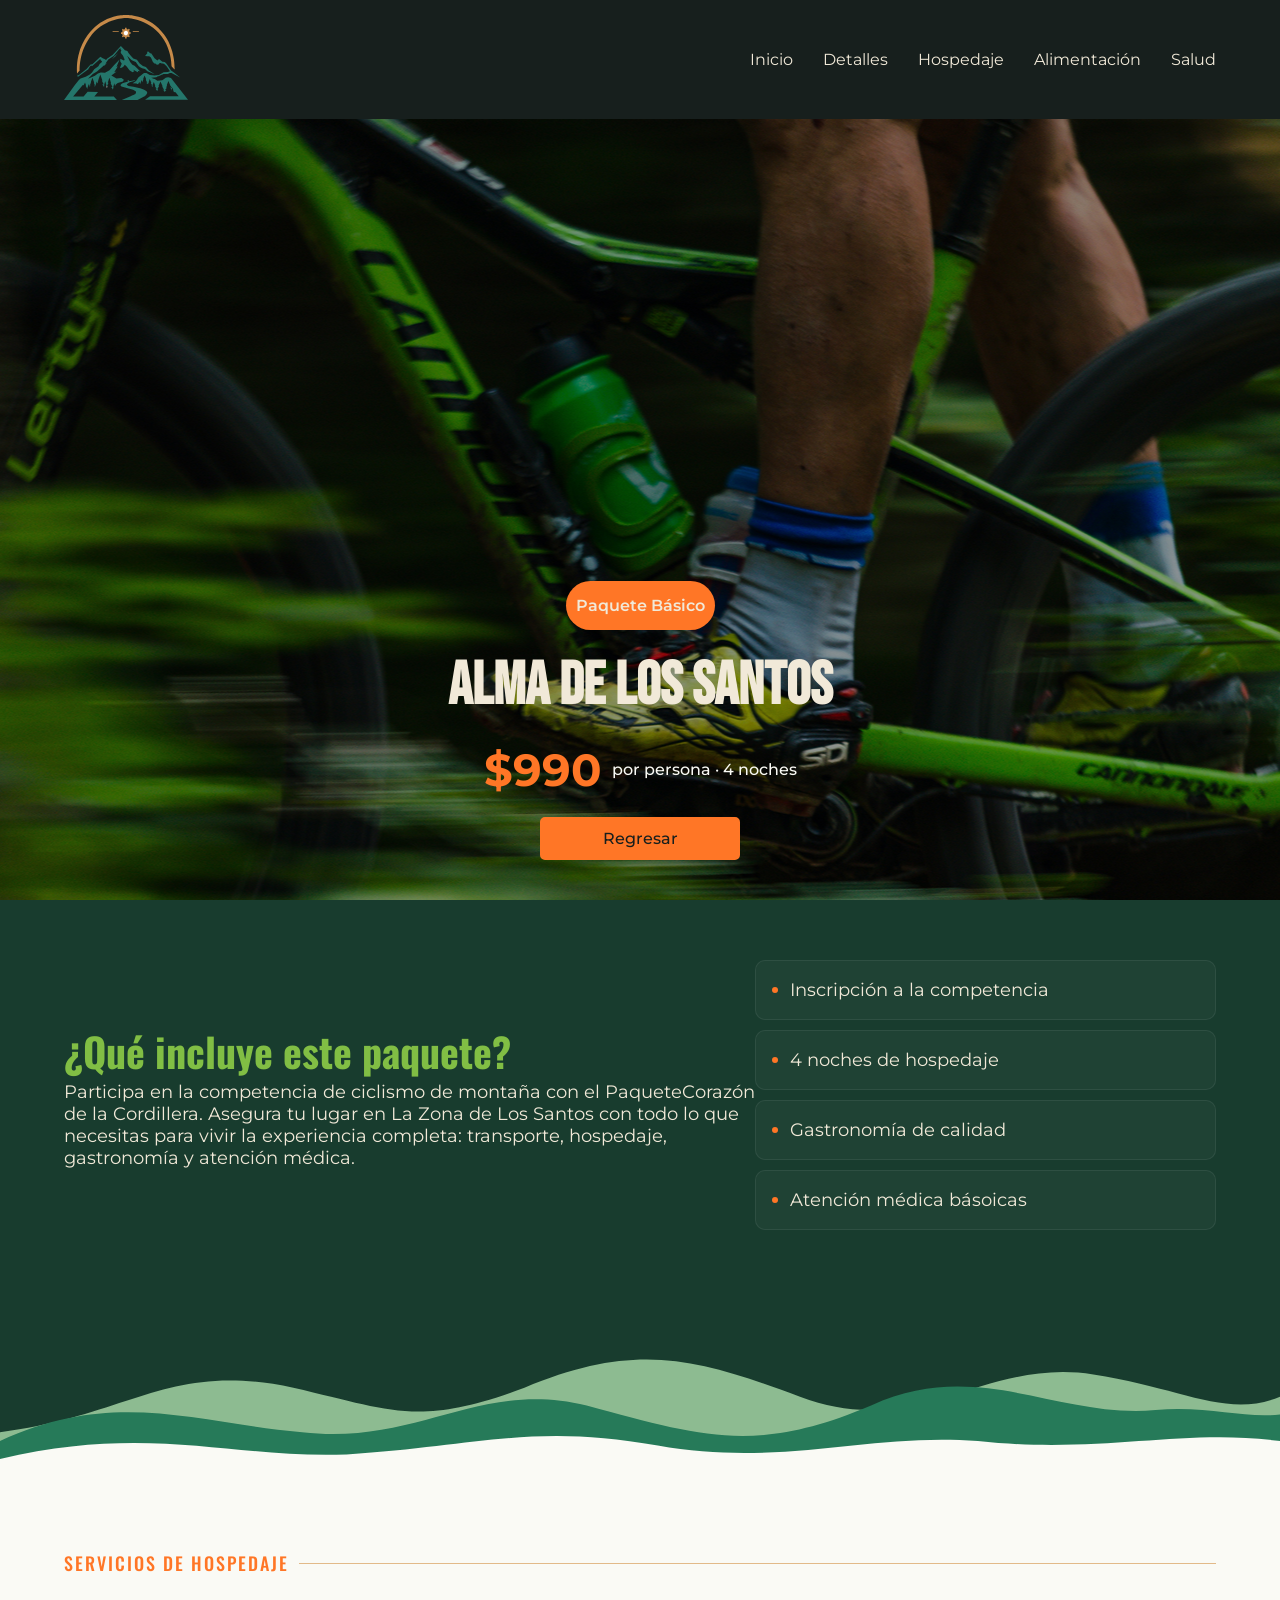
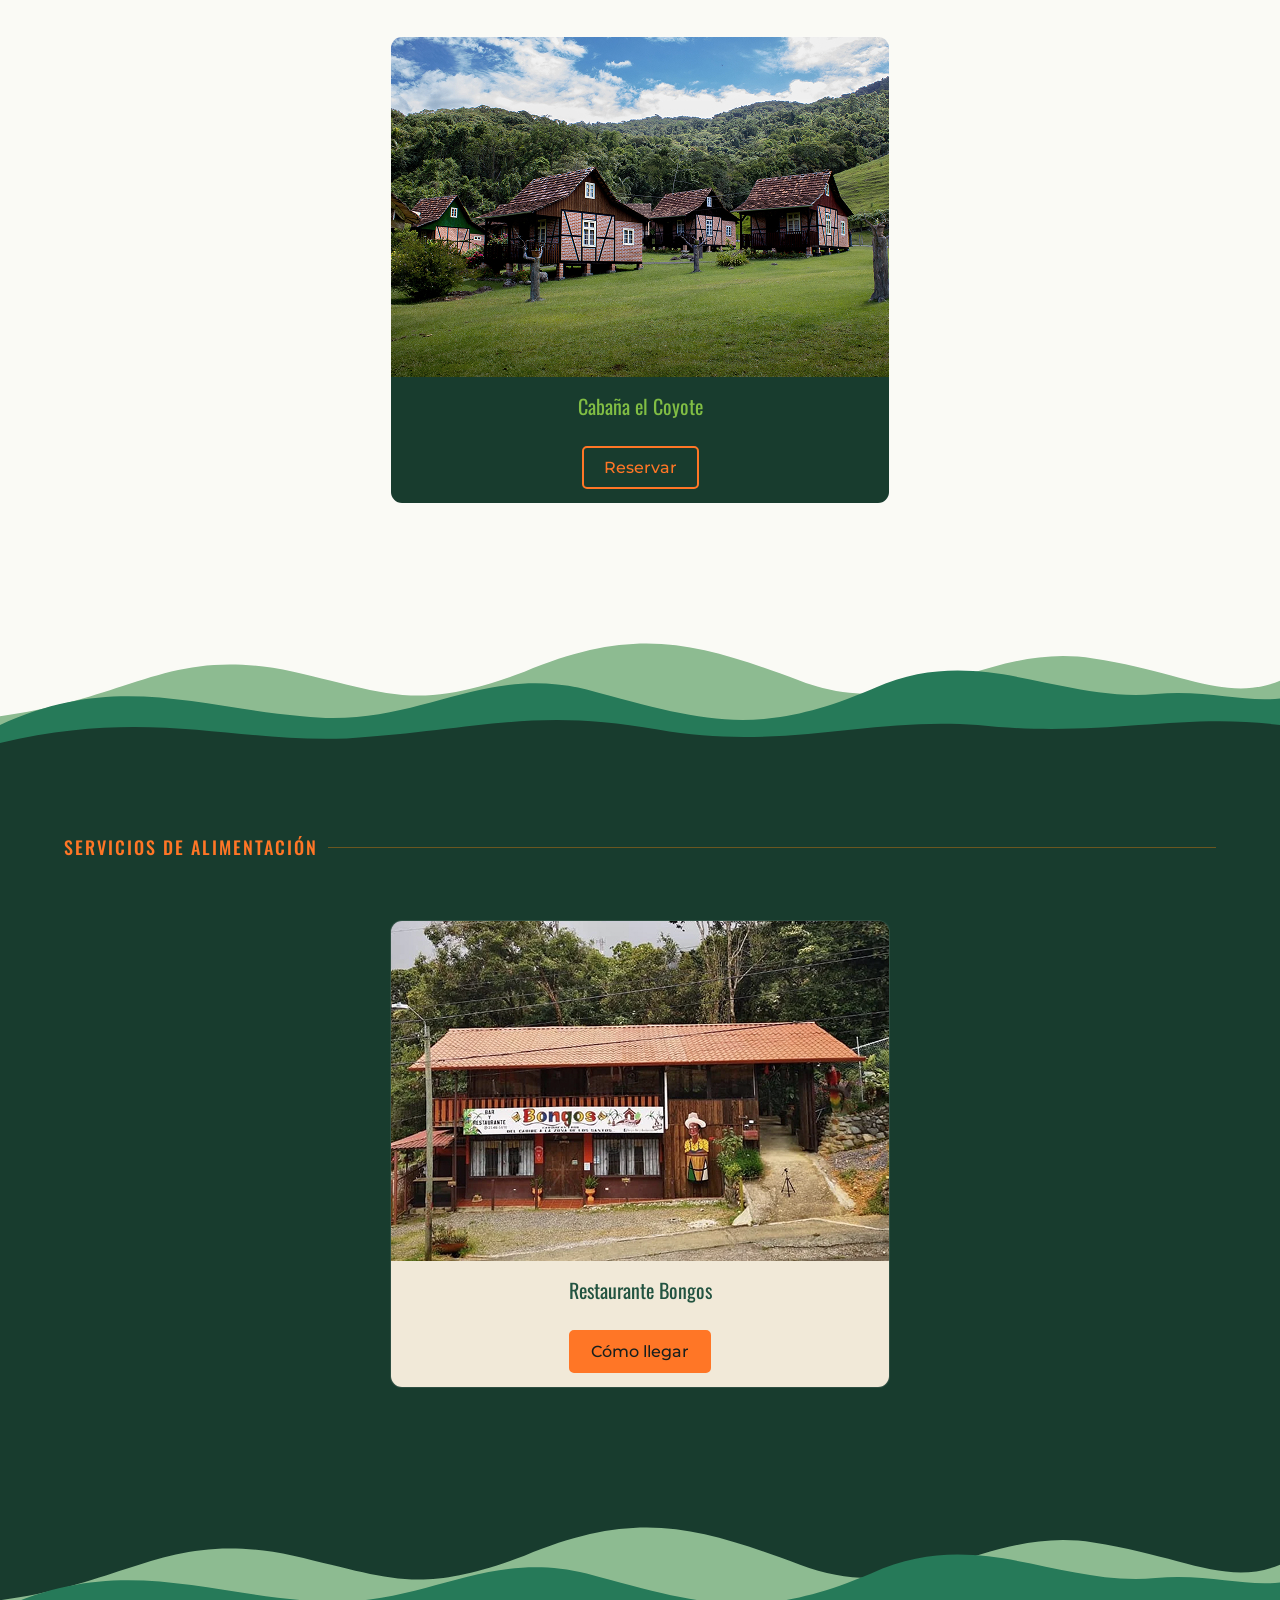
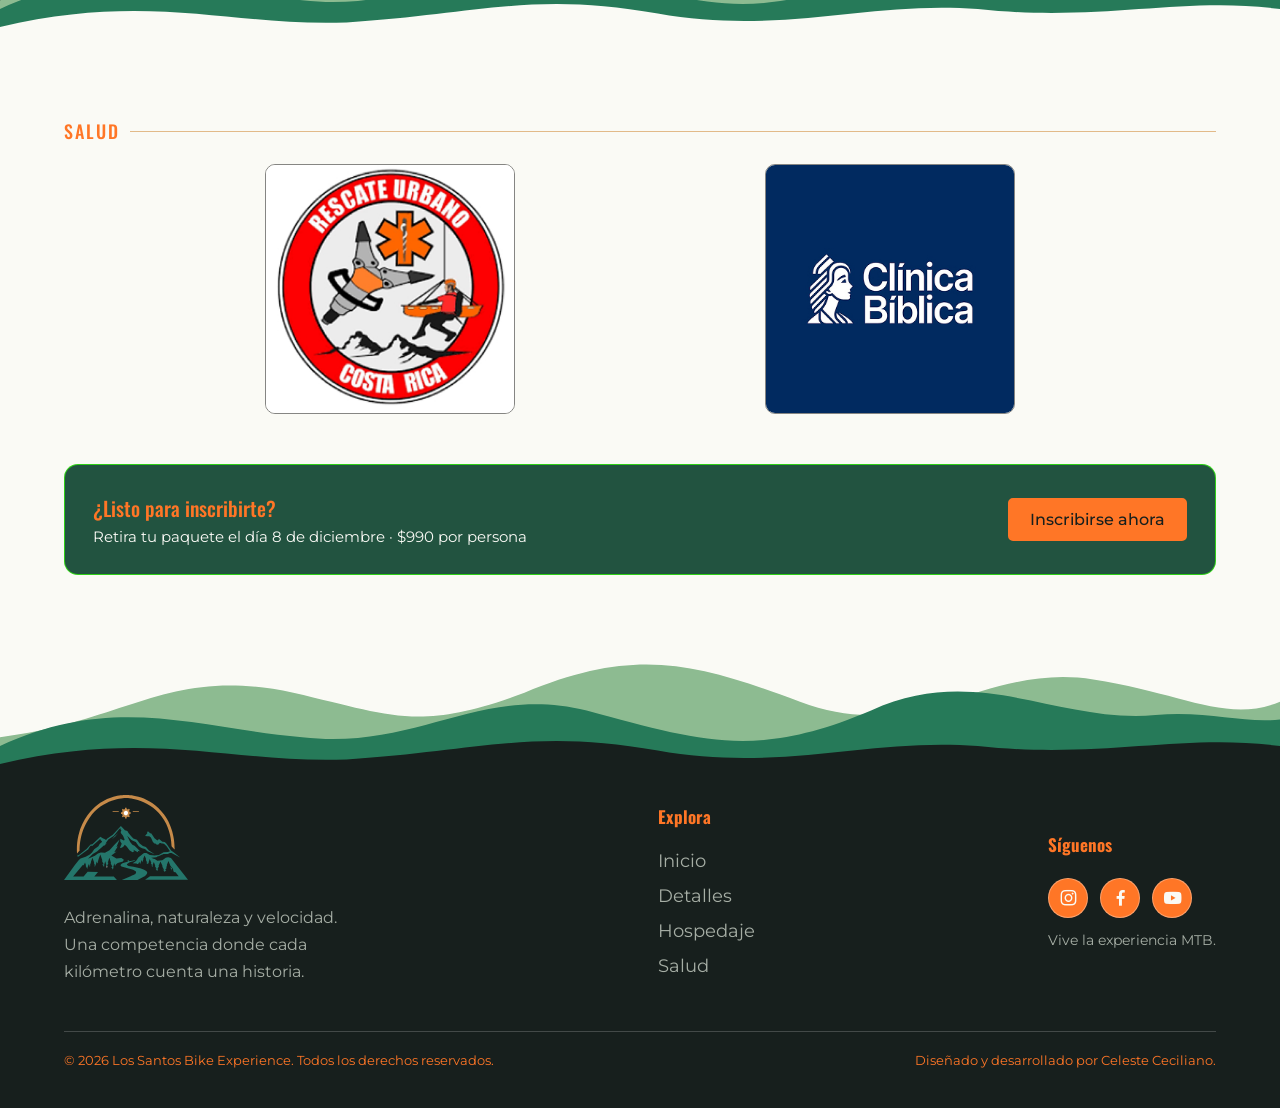
==== commit d79e4e3d: "Add files via upload" ====
--- a/almalossantos.html
+++ b/almalossantos.html
@@ -37,7 +37,7 @@
         </article>
         <article class="infromacionPaquetes">
             <div class="etiquetaH1">
-                <span class="etiqueta">Paquete Básico</span>
+                <span class="etiquetaO">Paquete Básico</span>
                 <h1><span></span>Alma de Los Santos</h1>
             </div>
             <div class="precioxpeer">
@@ -229,7 +229,7 @@
                         <h3>¿Listo para inscribirte?</h3>
                         <p>Retira tu paquete el día 8 de diciembre · $990 por persona</p>
                     </div>
-                    <a class="btn btn2" href="Inscripcion.html">Inscribirse ahora</a>
+                    <a class="btn btn2" href="inscribirse.html">Inscribirse ahora</a>
                 </div>
             </article>
         </section>
--- a/css/style.css
+++ b/css/style.css
@@ -2758,13 +2758,11 @@
     font-family: var(--monse);
     font-size: 18px;
 }
-
 .cLugar {
     display: flex;
     gap: 37px;
     border: 1px solid var(--verde1);
 }
-
 .informacionLugar {
     display: flex;
     flex-direction: column;
@@ -2772,25 +2770,21 @@
     gap: 20px;
     padding: 20px 0 20px;
 }
-
 .otroLado {
     text-align: end;
 }
-
 .cardLugareas {
     display: flex;
     flex-direction: column;
     gap: 100px;
     padding-top: 40px;
 }
-
 .textosLugares {
     display: flex;
     flex-direction: column;
     align-items: center;
     text-align: center;
 }
-
 .cardAlimentacion {
     width: 500px;
     position: relative;
@@ -2800,16 +2794,13 @@
     overflow: hidden;
     cursor: pointer;
 }
-
 .cardAlimentacion img {
     width: 100%;
 }
-
 .cardAlimentacion:hover .tetxosCardAFZ {
     transform: translateY(-250px);
     height: 100%;
 }
-
 .tetxosCardAFZ {
     display: flex;
     flex-direction: column;
@@ -2820,18 +2811,15 @@
     min-height: 258px;
     padding: 20px;
 }
-
 .cardsAliemtacion {
     display: flex;
     flex-wrap: wrap;
     justify-content: space-evenly;
     gap: 40px;
 }
-
 .alimentacionFZ {
     background-color: var(--fondo-oscuro);
 }
-
 .textosAlFZ {
     display: flex;
     flex-direction: column;
@@ -2840,18 +2828,49 @@
     gap: 20px;
     padding-bottom: 40px;
 }
-
 .premioCarrera1 {
     background-color: var(--fondo-claro);
 }
-
 .imagenesCel {
     display: none;
 }
-
 .promocion2 {
     display: none;
 }
+
+
+
+
+
+
+#inscribirse{
+    background: url(../img/inascribrise.jpg) center center;
+    background-size: cover;
+}
+.formularioInscrib{
+    background-color: var(--fondo-oscuro);
+}
+.textoInsc{
+    align-items: center;
+    text-align: center;
+    display: flex;
+    flex-direction: column;
+    gap: 40px;
+}
+.formualrionIn{
+    width: 80%;
+    display: flex;
+    flex-direction: column;
+    align-items: center;
+    gap: 18px;
+    margin: 0 auto;
+    padding-top: 40px;
+}
+.formualrionIn .labelInput{
+    width: 100%;
+}
+
+
 
 
 
@@ -2886,10 +2905,6 @@
         align-items: center;
     }
 }
-
-
-
-
 @media (max-width: 1030px) {
 
     .navBar {
@@ -3208,7 +3223,6 @@
         align-items: center;
     }
 }
-
 @media (max-width: 950px) {
     .galeria {
         grid-template-columns: repeat(3, 1fr);
@@ -3259,7 +3273,6 @@
         width: 100%;
     }
 }
-
 @media (max-width: 850px) {
 
     .encabezadoTabla {
@@ -3412,18 +3425,16 @@
     }
 
 }
-
-
-
-
-
-
-
-
-
-
-
-/* RESPONSIVE */
+@media (max-width: 768px) {
+    .footerTop {
+        grid-template-columns: repeat(2, 1fr);
+    }
+
+    .footerBottom {
+        flex-direction: column;
+        text-align: center;
+    }
+}
 @media (max-width: 750px) {
     .gridConciertos {
         grid-template-columns: repeat(2, 1fr);
@@ -3486,12 +3497,26 @@
     .textoEtapasImagenes img{
         width: 100%;
     }
-}
-
-
-/* RESPONSIVE */
-
-
+    .formualrionIn{
+        width: 100%;
+    }
+}
+@media (max-width: 650px) {
+    .contenidoModalEquipo {
+        flex-direction: column;
+        max-height: 90vh;
+        overflow-y: auto;
+    }
+
+    .contenidoModalEquipo>img {
+        width: 100%;
+        height: 220px;
+    }
+
+    .infoModalEquipo {
+        padding: 25px;
+    }
+}
 @media (max-width: 600px) {
     h1 {
         width: 100%;
@@ -3601,14 +3626,6 @@
     .carrusel{
         width: 100%;
     }
-}
-
-
-/* RESPONSIVE */
-
-
-
-@media (max-width: 600px) {
     .galeriaSec {
         padding: 40px 5%;
     }
@@ -3648,47 +3665,6 @@
         right: 5px;
     }
 }
-
-
-
-
-
-
-
-@media (max-width: 650px) {
-    .contenidoModalEquipo {
-        flex-direction: column;
-        max-height: 90vh;
-        overflow-y: auto;
-    }
-
-    .contenidoModalEquipo>img {
-        width: 100%;
-        height: 220px;
-    }
-
-    .infoModalEquipo {
-        padding: 25px;
-    }
-}
-
-
-
-
-
-
-
-@media (max-width: 768px) {
-    .footerTop {
-        grid-template-columns: repeat(2, 1fr);
-    }
-
-    .footerBottom {
-        flex-direction: column;
-        text-align: center;
-    }
-}
-
 @media (max-width: 480px) {
     .footerTop {
         grid-template-columns: 1fr;
